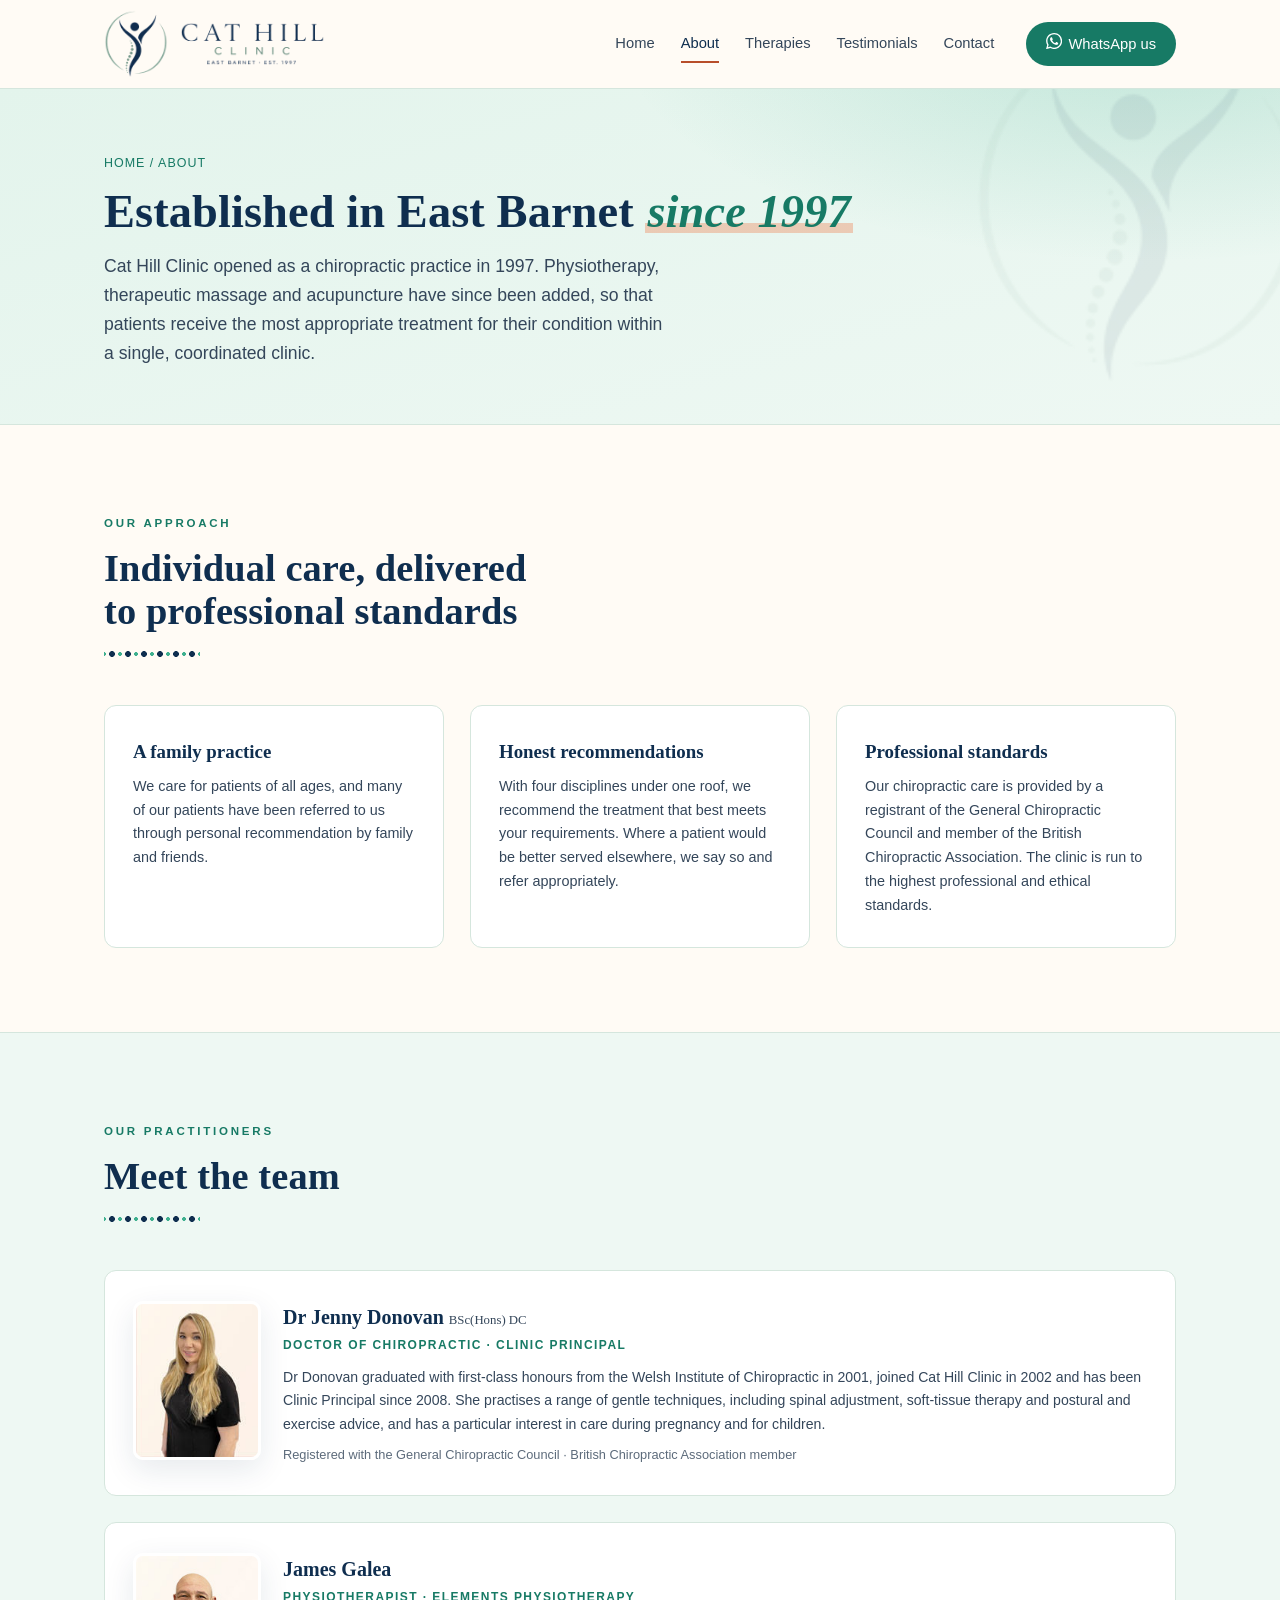
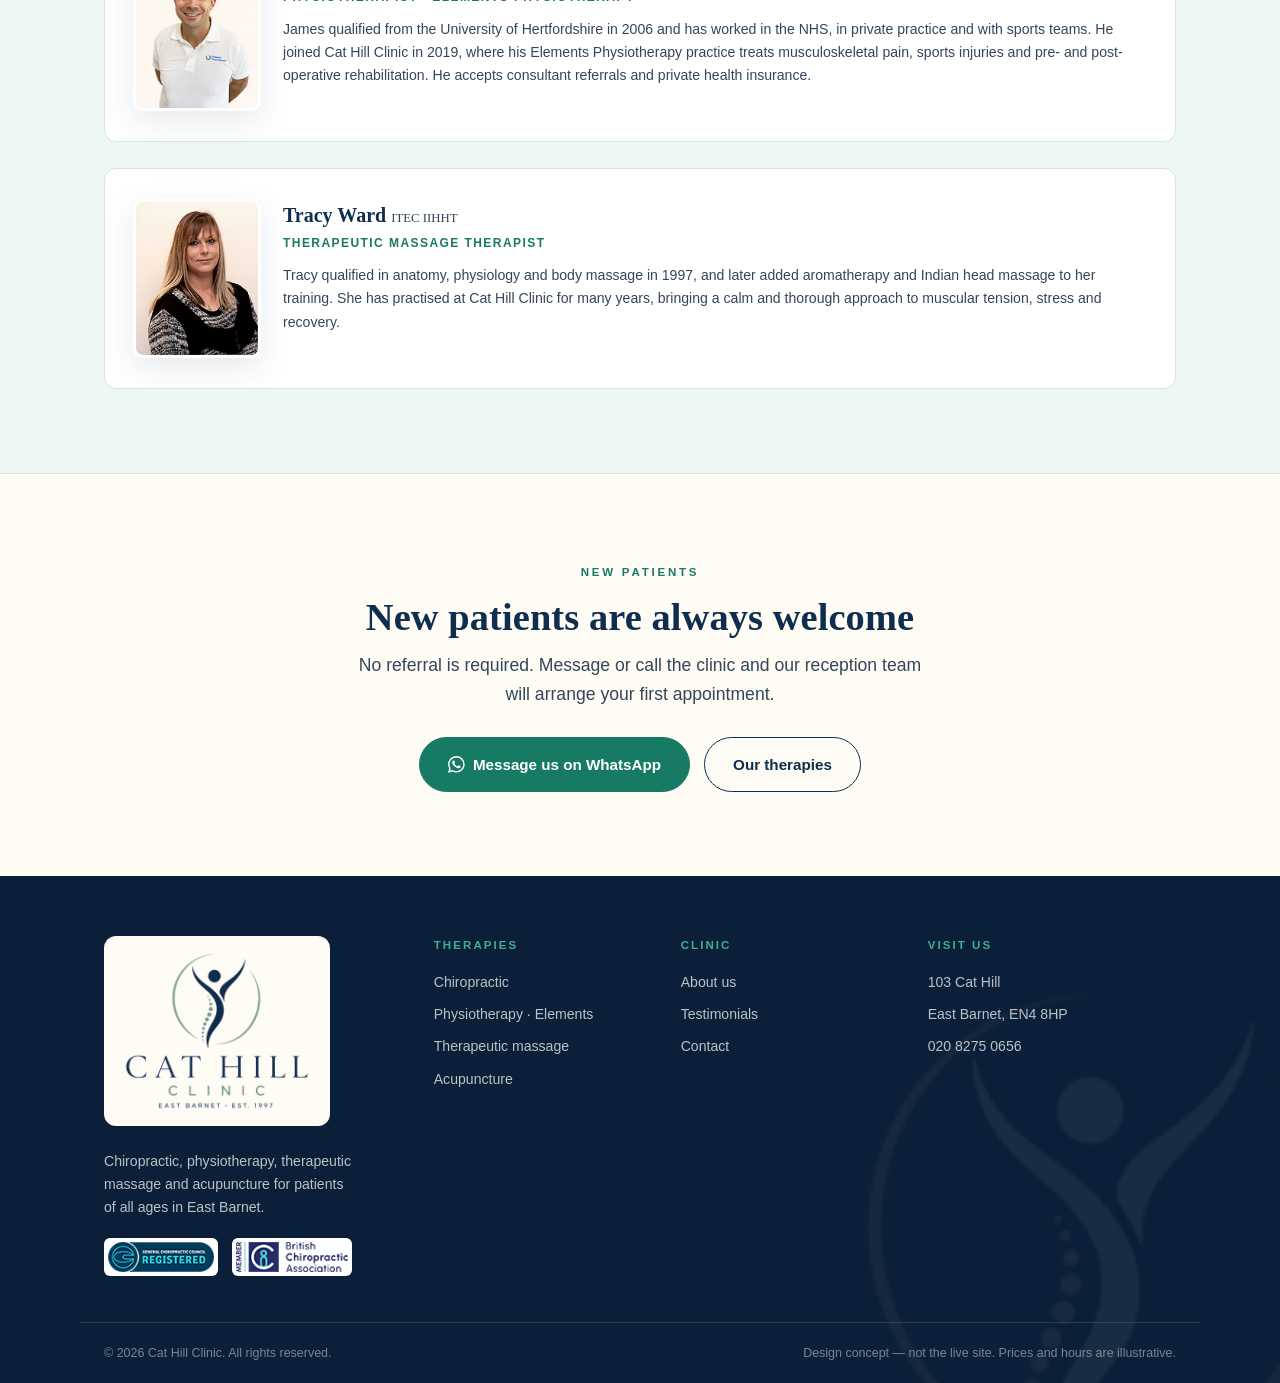
==== about.html @ 0b716050 "Cat Hill Clinic v2 design concept: motion + colour upgrade, Elements Physiotherapy page (mockup, not" ====
<!DOCTYPE html>
<html lang="en-GB">
<head>
<meta charset="UTF-8">
<meta name="viewport" content="width=device-width, initial-scale=1.0">
<title>About — Cat Hill Clinic</title>
<meta name="description" content="A family clinic in East Barnet since 1997. Meet the Cat Hill Clinic team.">
<link rel="icon" href="assets/logo-icon.png">
<meta name="robots" content="noindex, nofollow">
<script>!function(d){if(matchMedia('(prefers-reduced-motion: reduce)').matches)return;d.classList.add('amp-motion');setTimeout(function(){if(!(window.AMPMotion&&AMPMotion.ready)){d.classList.remove('amp-motion');d.setAttribute('data-amp-gaveup','')}},3000)}(document.documentElement)</script>
<link rel="stylesheet" href="motion-kit/amp-motion.css">
<link rel="stylesheet" href="css/style.css">
</head>
<body>

<header class="site-header" data-motion-header>
  <div class="wrap header-in">
    <a class="brand" href="index.html">
      <img class="brand-icon" src="assets/logo-icon.png" alt=""><img class="brand-word" src="assets/logo-wordmark.png" alt="Cat Hill Clinic — East Barnet, est. 1997">
    </a>
    <nav class="main-nav" id="nav" aria-label="Main navigation">
      <a href="index.html">Home</a>
      <a href="about.html" class="active">About</a>
      <a href="therapies.html">Therapies</a>
      <a href="testimonials.html">Testimonials</a>
      <a href="contact.html">Contact</a>
      <a data-wa="clinic" href="https://wa.me/442082750656?text=Hi%20Cat%20Hill%20Clinic%2C%20I%27d%20like%20to%20book%20an%20appointment" class="nav-cta" target="_blank" rel="noopener"><span class="wa-ic" aria-hidden="true"><svg viewBox="0 0 24 24" fill="currentColor" aria-hidden="true" focusable="false"><path d="M17.472 14.382c-.297-.149-1.758-.867-2.03-.967-.273-.099-.471-.148-.67.15-.197.297-.767.966-.94 1.164-.173.199-.347.223-.644.075-.297-.15-1.255-.463-2.39-1.475-.883-.788-1.48-1.761-1.653-2.059-.173-.297-.018-.458.13-.606.134-.133.298-.347.446-.52.149-.174.198-.298.298-.497.099-.198.05-.371-.025-.52-.075-.149-.669-1.612-.916-2.207-.242-.579-.487-.5-.669-.51-.173-.008-.371-.01-.57-.01-.198 0-.52.074-.792.372-.272.297-1.04 1.016-1.04 2.479 0 1.462 1.065 2.875 1.213 3.074.149.198 2.096 3.2 5.077 4.487.709.306 1.262.489 1.694.625.712.227 1.36.195 1.871.118.571-.085 1.758-.719 2.006-1.413.248-.694.248-1.289.173-1.413-.074-.124-.272-.198-.57-.347m-5.421 7.403h-.004a9.87 9.87 0 0 1-5.031-1.378l-.361-.214-3.741.982.998-3.648-.235-.374a9.86 9.86 0 0 1-1.51-5.26c.001-5.45 4.436-9.884 9.888-9.884 2.64 0 5.122 1.03 6.988 2.898a9.825 9.825 0 0 1 2.893 6.994c-.003 5.45-4.437 9.884-9.885 9.884m8.413-18.297A11.815 11.815 0 0 0 12.05 0C5.495 0 .16 5.335.157 11.892c0 2.096.547 4.142 1.588 5.945L.057 24l6.305-1.654a11.882 11.882 0 0 0 5.683 1.448h.005c6.554 0 11.89-5.335 11.893-11.893a11.821 11.821 0 0 0-3.48-8.413Z"/></svg></span>WhatsApp us</a>
    </nav>
    <button class="nav-toggle" aria-label="Menu" aria-expanded="false" aria-controls="nav"><span></span><span></span><span></span></button>
  </div>
</header>

<section class="page-hero" data-motion="wash">
  <div class="wrap">
    <div class="crumb"><a href="index.html">Home</a> / About</div>
    <h1 data-motion="lines">Established in East Barnet <span class="sea-i">since 1997</span></h1>
    <p class="lede">Cat Hill Clinic opened as a chiropractic practice in 1997. Physiotherapy, therapeutic massage and acupuncture have since been added, so that patients receive the most appropriate treatment for their condition within a single, coordinated clinic.</p>
  </div>
</section>

<section class="section">
  <div class="wrap">
    <div class="section-head" data-motion="rise">
      <span class="eyebrow">Our approach</span>
      <h2>Individual care, delivered to professional standards</h2>
      <div class="spine-h"></div>
    </div>
    <div class="grid-3">
      <div class="card" data-motion="rise">
        <h3>A family practice</h3>
        <p>We care for patients of all ages, and many of our patients have been referred to us through personal recommendation by family and friends.</p>
      </div>
      <div class="card" data-motion="rise">
        <h3>Honest recommendations</h3>
        <p>With four disciplines under one roof, we recommend the treatment that best meets your requirements. Where a patient would be better served elsewhere, we say so and refer appropriately.</p>
      </div>
      <div class="card" data-motion="rise">
        <h3>Professional standards</h3>
        <p>Our chiropractic care is provided by a registrant of the General Chiropractic Council and member of the British Chiropractic Association. The clinic is run to the highest professional and ethical standards.</p>
      </div>
    </div>
  </div>
</section>

<section class="section tint">
  <div class="wrap">
    <div class="section-head" data-motion="rise">
      <span class="eyebrow">Our practitioners</span>
      <h2>Meet the team</h2>
      <div class="spine-h"></div>
    </div>
    <div style="display: grid; gap: 26px;">
      <div class="team-card" data-motion="rise">
        <img src="assets/jennifer2.jpg" alt="Dr Jenny Donovan, Doctor of Chiropractic">
        <div>
          <h3>Dr Jenny Donovan <span style="font-size:0.8rem; color: var(--body); font-weight: 400;">BSc(Hons) DC</span></h3>
          <div class="t-role">Doctor of Chiropractic · Clinic Principal</div>
          <p>Dr Donovan graduated with first-class honours from the Welsh Institute of Chiropractic in 2001, joined Cat Hill Clinic in 2002 and has been Clinic Principal since 2008. She practises a range of gentle techniques, including spinal adjustment, soft-tissue therapy and postural and exercise advice, and has a particular interest in care during pregnancy and for children.</p>
          <p style="margin-top: 8px; font-size: 0.8rem; opacity: 0.8;">Registered with the General Chiropractic Council · British Chiropractic Association member</p>
        </div>
      </div>
      <div class="team-card" data-motion="rise">
        <img src="assets/jamesgalea.jpg" alt="James Galea, Physiotherapist">
        <div>
          <h3>James Galea</h3>
          <div class="t-role">Physiotherapist · Elements Physiotherapy</div>
          <p>James qualified from the University of Hertfordshire in 2006 and has worked in the NHS, in private practice and with sports teams. He joined Cat Hill Clinic in 2019, where his Elements Physiotherapy practice treats musculoskeletal pain, sports injuries and pre- and post-operative rehabilitation. He accepts consultant referrals and private health insurance.</p>
        </div>
      </div>
      <div class="team-card" data-motion="rise">
        <img src="assets/tracy.jpg" alt="Tracy Ward, Massage Therapist">
        <div>
          <h3>Tracy Ward <span style="font-size:0.8rem; color: var(--body); font-weight: 400;">ITEC IIHHT</span></h3>
          <div class="t-role">Therapeutic Massage Therapist</div>
          <p>Tracy qualified in anatomy, physiology and body massage in 1997, and later added aromatherapy and Indian head massage to her training. She has practised at Cat Hill Clinic for many years, bringing a calm and thorough approach to muscular tension, stress and recovery.</p>
        </div>
      </div>
    </div>
  </div>
</section>

<section class="section">
  <div class="wrap cta-final" data-motion="rise">
    <span class="eyebrow">New patients</span>
    <h2>New patients are always welcome</h2>
    <p class="lede">No referral is required. Message or call the clinic and our reception team will arrange your first appointment.</p>
    <div class="cta-buttons">
      <a data-wa="clinic" href="https://wa.me/442082750656?text=Hi%20Cat%20Hill%20Clinic%2C%20I%27d%20like%20to%20book%20an%20appointment" class="btn btn-wa" target="_blank" rel="noopener"><span class="wa-ic" aria-hidden="true"><svg viewBox="0 0 24 24" fill="currentColor" aria-hidden="true" focusable="false"><path d="M17.472 14.382c-.297-.149-1.758-.867-2.03-.967-.273-.099-.471-.148-.67.15-.197.297-.767.966-.94 1.164-.173.199-.347.223-.644.075-.297-.15-1.255-.463-2.39-1.475-.883-.788-1.48-1.761-1.653-2.059-.173-.297-.018-.458.13-.606.134-.133.298-.347.446-.52.149-.174.198-.298.298-.497.099-.198.05-.371-.025-.52-.075-.149-.669-1.612-.916-2.207-.242-.579-.487-.5-.669-.51-.173-.008-.371-.01-.57-.01-.198 0-.52.074-.792.372-.272.297-1.04 1.016-1.04 2.479 0 1.462 1.065 2.875 1.213 3.074.149.198 2.096 3.2 5.077 4.487.709.306 1.262.489 1.694.625.712.227 1.36.195 1.871.118.571-.085 1.758-.719 2.006-1.413.248-.694.248-1.289.173-1.413-.074-.124-.272-.198-.57-.347m-5.421 7.403h-.004a9.87 9.87 0 0 1-5.031-1.378l-.361-.214-3.741.982.998-3.648-.235-.374a9.86 9.86 0 0 1-1.51-5.26c.001-5.45 4.436-9.884 9.888-9.884 2.64 0 5.122 1.03 6.988 2.898a9.825 9.825 0 0 1 2.893 6.994c-.003 5.45-4.437 9.884-9.885 9.884m8.413-18.297A11.815 11.815 0 0 0 12.05 0C5.495 0 .16 5.335.157 11.892c0 2.096.547 4.142 1.588 5.945L.057 24l6.305-1.654a11.882 11.882 0 0 0 5.683 1.448h.005c6.554 0 11.89-5.335 11.893-11.893a11.821 11.821 0 0 0-3.48-8.413Z"/></svg></span>Message us on WhatsApp</a>
      <a href="therapies.html" class="btn btn-outline">Our therapies</a>
    </div>
  </div>
</section>

<footer class="site-footer">
  <div class="wrap footer-in">
    <div class="footer-brand">
      <div class="footer-logo"><img src="assets/logo-stacked.png" alt="Cat Hill Clinic — East Barnet, est. 1997"></div>
      <p>Chiropractic, physiotherapy, therapeutic massage and acupuncture for patients of all ages in East Barnet.</p>
      <div class="footer-accred">
        <img src="assets/GCC_logo.png" alt="General Chiropractic Council">
        <img src="assets/BCA_logo.png" alt="British Chiropractic Association">
      </div>
    </div>
    <div>
      <h4>Therapies</h4>
      <ul>
        <li><a href="chiropractic.html">Chiropractic</a></li>
        <li><a href="elements-physiotherapy.html">Physiotherapy · Elements</a></li>
        <li><a href="massage.html">Therapeutic massage</a></li>
        <li><a href="acupuncture.html">Acupuncture</a></li>
      </ul>
    </div>
    <div>
      <h4>Clinic</h4>
      <ul>
        <li><a href="about.html">About us</a></li>
        <li><a href="testimonials.html">Testimonials</a></li>
        <li><a href="contact.html">Contact</a></li>
      </ul>
    </div>
    <div>
      <h4>Visit us</h4>
      <ul>
        <li>103 Cat Hill</li>
        <li>East Barnet, EN4 8HP</li>
        <li><a href="tel:02082750656">020 8275 0656</a></li>
      </ul>
    </div>
  </div>
  <div class="wrap footer-legal">
    <span>© 2026 Cat Hill Clinic. All rights reserved.</span>
    <span>Design concept — not the live site. Prices and hours are illustrative.</span>
  </div>
</footer>

<div class="mobile-bar" aria-label="Quick contact">
  <a data-wa="clinic" href="https://wa.me/442082750656?text=Hi%20Cat%20Hill%20Clinic%2C%20I%27d%20like%20to%20book%20an%20appointment" class="btn btn-wa" target="_blank" rel="noopener"><span class="wa-ic" aria-hidden="true"><svg viewBox="0 0 24 24" fill="currentColor" aria-hidden="true" focusable="false"><path d="M17.472 14.382c-.297-.149-1.758-.867-2.03-.967-.273-.099-.471-.148-.67.15-.197.297-.767.966-.94 1.164-.173.199-.347.223-.644.075-.297-.15-1.255-.463-2.39-1.475-.883-.788-1.48-1.761-1.653-2.059-.173-.297-.018-.458.13-.606.134-.133.298-.347.446-.52.149-.174.198-.298.298-.497.099-.198.05-.371-.025-.52-.075-.149-.669-1.612-.916-2.207-.242-.579-.487-.5-.669-.51-.173-.008-.371-.01-.57-.01-.198 0-.52.074-.792.372-.272.297-1.04 1.016-1.04 2.479 0 1.462 1.065 2.875 1.213 3.074.149.198 2.096 3.2 5.077 4.487.709.306 1.262.489 1.694.625.712.227 1.36.195 1.871.118.571-.085 1.758-.719 2.006-1.413.248-.694.248-1.289.173-1.413-.074-.124-.272-.198-.57-.347m-5.421 7.403h-.004a9.87 9.87 0 0 1-5.031-1.378l-.361-.214-3.741.982.998-3.648-.235-.374a9.86 9.86 0 0 1-1.51-5.26c.001-5.45 4.436-9.884 9.888-9.884 2.64 0 5.122 1.03 6.988 2.898a9.825 9.825 0 0 1 2.893 6.994c-.003 5.45-4.437 9.884-9.885 9.884m8.413-18.297A11.815 11.815 0 0 0 12.05 0C5.495 0 .16 5.335.157 11.892c0 2.096.547 4.142 1.588 5.945L.057 24l6.305-1.654a11.882 11.882 0 0 0 5.683 1.448h.005c6.554 0 11.89-5.335 11.893-11.893a11.821 11.821 0 0 0-3.48-8.413Z"/></svg></span>WhatsApp</a>
  <a href="tel:02082750656" class="btn btn-outline"><span class="ic ic-phone" aria-hidden="true"><svg viewBox="0 0 24 24" fill="none" stroke="currentColor" stroke-width="1.8" stroke-linecap="round" stroke-linejoin="round" aria-hidden="true" focusable="false"><path d="M22 16.9v3a2 2 0 0 1-2.2 2 19.8 19.8 0 0 1-8.6-3.1 19.5 19.5 0 0 1-6-6A19.8 19.8 0 0 1 2.1 4.2 2 2 0 0 1 4.1 2h3a2 2 0 0 1 2 1.7c.1.9.4 1.8.7 2.7a2 2 0 0 1-.5 2.1L8 9.8a16 16 0 0 0 6 6l1.3-1.3a2 2 0 0 1 2.1-.4c.9.3 1.8.6 2.7.7a2 2 0 0 1 1.7 2z"/></svg></span>Call</a>
</div>

<script defer src="motion-kit/vendor/gsap.min.js"></script>
<script defer src="motion-kit/vendor/ScrollTrigger.min.js"></script>
<script defer src="motion-kit/vendor/SplitText.min.js"></script>
<script defer src="motion-kit/vendor/DrawSVGPlugin.min.js"></script>
<script defer src="motion-kit/amp-motion.js"></script>
<script defer src="js/main.js"></script>
</body>
</html>
---- motion-kit/amp-motion.css ----
/*! AMP motion kit v1.0.0 · AMP London Group
   Start states apply ONLY under html.amp-motion (set by the head snippet, confirmed by
   amp-motion.js). No JS, reduced motion, or a kit that fails to load → everything is
   simply visible. Elements get .is-in when their entrance has finished. */

/* ---------- start states ---------- */

html.amp-motion [data-motion="rise"]:not([data-motion-stagger]):not(.is-in),
html.amp-motion [data-motion="rise"][data-motion-stagger] > :not(.is-in) {
  opacity: 0;
  transform: translateY(16px);
}

html.amp-motion [data-motion="unveil"]:not([data-motion-stagger]):not(.is-in),
html.amp-motion [data-motion="unveil"][data-motion-stagger] > :not(.is-in) {
  opacity: 0;
  transform: translateY(12px);
  clip-path: inset(10% 4% 10% 4% round 16px);
}

html.amp-motion [data-motion="lines"]:not(.is-in),
html.amp-motion [data-motion="draw"]:not(.is-in) { opacity: 0; }

/* CSS transitions on a site's cards would fight the tween; they come back with .is-in */
html.amp-motion [data-motion]:not(.is-in),
html.amp-motion [data-motion-stagger] > :not(.is-in) { transition: none !important; }

/* ---------- steps: unlit steps are dimmed, never hidden ---------- */

html.amp-motion [data-motion="steps"] > * { transition: opacity 0.6s ease; }
html.amp-motion [data-motion="steps"] > :not(.is-lit) { opacity: 0.42; }

/* ---------- wash: drifting brand-colour light (layer injected by the kit) ---------- */

[data-motion="wash"] { position: relative; isolation: isolate; }
.amp-wash { position: absolute; inset: 0; overflow: hidden; z-index: 0; pointer-events: none; }
.amp-wash i {
  position: absolute;
  width: 70%;
  aspect-ratio: 1;
  border-radius: 50%;
  filter: blur(40px);
  opacity: 0.75;
  will-change: transform;
}
.amp-wash i:nth-child(1) {
  right: -12%; top: -38%;
  background: radial-gradient(circle, var(--wash-a, rgba(63, 176, 143, 0.55)) 0%, transparent 65%);
  animation: ampWashA 18s ease-in-out infinite alternate;
}
.amp-wash i:nth-child(2) {
  left: -18%; bottom: -52%;
  background: radial-gradient(circle, var(--wash-b, rgba(238, 131, 84, 0.28)) 0%, transparent 65%);
  animation: ampWashB 22s ease-in-out infinite alternate;
}
[data-motion="wash"] > :not(.amp-wash) { position: relative; z-index: 1; }

@keyframes ampWashA { from { transform: translate3d(0, 0, 0) scale(1); } to { transform: translate3d(-14%, 10%, 0) scale(1.12); } }
@keyframes ampWashB { from { transform: translate3d(0, 0, 0) scale(1.05); } to { transform: translate3d(12%, -12%, 0) scale(0.95); } }

/* ---------- nudge: one soft ring, once ---------- */

.amp-nudge { position: relative; }
.amp-nudge::after {
  content: "";
  position: absolute;
  inset: 0;
  border-radius: inherit;
  pointer-events: none;
  animation: ampNudge 1.4s cubic-bezier(0.2, 0.7, 0.2, 1) 1 both;
}
@keyframes ampNudge {
  from { box-shadow: 0 0 0 0 var(--motion-ring, rgba(23, 122, 101, 0.45)); }
  to { box-shadow: 0 0 0 16px transparent; }
}

/* ---------- belt and braces ---------- */

@media (prefers-reduced-motion: reduce) {
  .amp-wash i, .amp-nudge::after { animation: none !important; }
}
---- css/style.css ----
/* Cat Hill Clinic v2 — motion + colour upgrade (palette B "Vivid", 25 Sep 2026)
   Navy from the emblem, the emblem's sage grown into a vivid jade, apricot for warmth,
   section colour-blocking (mint / blush / navy). Motion: motion-kit/ (data-motion labels).
   Legacy token names (--sea, --mist, --honey, --sage…, --coral…) stay as aliases so
   older rules pick up the new palette without churn. */

:root {
  /* palette B */
  --navy: #0F2E4F;
  --navy-deep: #0B2038;
  --jade: #177A65;
  --jade-deep: #0F5E4E;
  --jade-light: #3FB08F;
  --mint: #DDF1E8;
  --mint-soft: #EEF8F3;
  --apricot: #EE8354;
  --apricot-deep: #B84E2A;
  --blush: #FCEBE2;
  --cream: #FFFBF5;

  /* legacy names → palette B */
  --sage: var(--jade-light);
  --sage-deep: var(--jade);
  --sage-tint: var(--mint);
  --sage-soft: var(--mint-soft);
  --coral: var(--apricot-deep);
  --coral-deep: var(--apricot-deep);
  --coral-soft: var(--blush);
  --wa: var(--jade);
  --wa-deep: var(--jade-deep);

  /* motion kit colours */
  --wash-a: rgba(63, 176, 143, 0.50);
  --wash-b: rgba(238, 131, 84, 0.26);
  --motion-ring: rgba(23, 122, 101, 0.45);
  --header-h: 88px;

  --ink: var(--navy);
  --sea: var(--sage-deep);
  --sea-deep: var(--navy);
  --mist: var(--sage-tint);
  --mist-soft: var(--sage-soft);
  --paper: var(--cream);
  --honey: var(--coral);
  --line: #D5E6DD;
  --body: #34465A;
  --shadow: 0 10px 30px rgba(15, 46, 79, 0.10);
  --shadow-lg: 0 22px 54px rgba(15, 46, 79, 0.16);
  --serif: Charter, "Bitstream Charter", "Iowan Old Style", Georgia, serif;
  --sans: -apple-system, BlinkMacSystemFont, "Segoe UI", Roboto, sans-serif;
}

* { margin: 0; padding: 0; box-sizing: border-box; }

html { scroll-behavior: smooth; }

body {
  font-family: var(--sans);
  color: var(--body);
  background: var(--paper);
  line-height: 1.65;
  font-size: 16px;
  -webkit-font-smoothing: antialiased;
}

img { max-width: 100%; display: block; }

a { color: inherit; }

:focus-visible { outline: 2px solid var(--coral); outline-offset: 3px; }

.wrap { max-width: 1120px; margin: 0 auto; padding: 0 24px; }

/* ---------- Typography ---------- */

h1, h2, h3.display {
  font-family: var(--serif);
  font-weight: 600;
  color: var(--ink);
  line-height: 1.12;
  letter-spacing: 0.1px;
  text-wrap: balance;
}

h1 { font-size: clamp(2.2rem, 4.8vw, 3.5rem); }
h2 { font-size: clamp(1.7rem, 3.2vw, 2.4rem); }

.eyebrow {
  display: inline-block;
  font-size: 0.72rem;
  font-weight: 700;
  letter-spacing: 0.24em;
  text-transform: uppercase;
  color: var(--jade);
  margin-bottom: 14px;
}

.lede { font-size: 1.1rem; max-width: 58ch; }

.sea-i { font-style: italic; color: var(--jade); background: linear-gradient(transparent 72%, rgba(238, 131, 84, 0.38) 72%, rgba(238, 131, 84, 0.38) 92%, transparent 92%); padding: 0 2px; -webkit-box-decoration-break: clone; box-decoration-break: clone; }

/* ---------- Spine motif ---------- */

.spine {
  width: 4px;
  background-image: radial-gradient(circle, var(--honey) 2.4px, transparent 3px);
  background-size: 4px 16px;
  background-repeat: repeat-y;
}

.spine-h {
  height: 6px;
  width: 96px;
  background-image: radial-gradient(circle, var(--navy) 2.6px, transparent 3.2px), radial-gradient(circle, var(--sage) 1.6px, transparent 2.2px);
  background-size: 16px 6px, 16px 6px;
  background-position: 0 0, 8px 0;
  background-repeat: repeat-x;
  margin: 18px 0 0;
}

/* ---------- Buttons ---------- */

.btn {
  display: inline-block;
  font-family: var(--sans);
  font-weight: 600;
  font-size: 0.95rem;
  padding: 14px 28px;
  border-radius: 999px;
  border: 1px solid transparent;
  text-decoration: none;
  cursor: pointer;
  transition: transform 0.18s ease, box-shadow 0.18s ease;
}

.btn:hover { transform: translateY(-1px); }

.btn-sea { background: var(--navy); color: #fff; }
.btn-sea:hover { box-shadow: 0 8px 22px rgba(16, 48, 80, 0.35); background: var(--navy-deep); }

.btn-outline { background: transparent; color: var(--navy); border-color: var(--navy); }
.btn-outline:hover { background: var(--sage-soft); }

.btn-honey { background: var(--coral); color: #fff; }
.btn-honey:hover { box-shadow: 0 8px 22px rgba(184, 78, 42, 0.35); background: #9E4122; }

/* ---------- Header ---------- */

.site-header {
  position: sticky;
  top: 0;
  z-index: 90;
  background: rgba(255, 251, 245, 0.92);
  backdrop-filter: blur(10px);
  border-bottom: 1px solid var(--line);
}

.header-in {
  display: flex;
  align-items: center;
  justify-content: space-between;
  gap: 20px;
  height: var(--header-h);
  transition: height 0.3s cubic-bezier(0.2, 0.8, 0.2, 1);
}
.site-header.is-scrolled { --header-h: 72px; box-shadow: 0 6px 24px rgba(15, 46, 79, 0.08); }

.brand { display: flex; align-items: center; gap: 12px; text-decoration: none; }

.brand img { height: 50px; width: auto; transition: height 0.3s cubic-bezier(0.2, 0.8, 0.2, 1); }
.brand .brand-icon { height: 68px; }
.brand .brand-word { height: 44px; }
.site-header.is-scrolled .brand-icon { height: 56px; }
.site-header.is-scrolled .brand-word { height: 36px; }
@media (max-width: 700px) {
  :root { --header-h: 78px; }
  .site-header.is-scrolled { --header-h: 66px; }
  .brand .brand-icon { height: 58px; } .brand .brand-word { height: 32px; }
  .site-header.is-scrolled .brand-icon { height: 48px; } .site-header.is-scrolled .brand-word { height: 27px; }
}
@media (max-width: 380px) { .brand .brand-word { height: 26px; } }

/* WhatsApp-first contact (Sept 2026 scope: no booking, no forms) */
.btn-wa { background: var(--wa); color: #fff; border: 1px solid var(--wa); display: inline-flex; align-items: center; justify-content: center; gap: 8px; }
.btn-wa:hover { background: var(--wa-deep); border-color: var(--wa-deep); color: #fff; box-shadow: 0 8px 22px rgba(23, 122, 101, 0.32); }
.wa-ic svg, .ic svg { width: 1.1em; height: 1.1em; display: block; }
.wa-ic { display: inline-flex; }
.nav-cta .wa-ic, .btn-wa .wa-ic { font-size: 1em; line-height: 1; }
.nav-cta .wa-ic { margin-right: 6px; }
.wa-card { background: #fff; border: 1px solid var(--line); border-radius: 14px; box-shadow: var(--shadow-lg); overflow: hidden; }
.wa-top { padding: 24px 26px 18px; border-bottom: 1px solid var(--line); background: var(--paper); }
.wa-top h3 { font-family: var(--serif); font-size: 1.25rem; color: var(--ink); margin: 0 0 8px; }
.wa-top p { margin: 0; font-size: 0.9rem; }
.wa-body { padding: 22px 26px 24px; display: flex; flex-direction: column; gap: 10px; }
.wa-body .btn { width: 100%; justify-content: center; text-align: center; }
.wa-note { margin: 6px 0 0; font-size: 0.78rem; opacity: 0.75; }
.wa-card-page .wa-top { padding: 30px 32px 20px; }
.wa-card-page .wa-body { padding: 26px 32px 30px; }

.brand-name {
  font-family: var(--serif);
  font-weight: 700;
  font-size: 1.15rem;
  color: var(--ink);
  line-height: 1.1;
}

.brand-name small {
  display: block;
  font-family: var(--sans);
  font-weight: 600;
  font-size: 0.58rem;
  letter-spacing: 0.26em;
  text-transform: uppercase;
  color: var(--sea);
}

.main-nav { display: flex; align-items: center; gap: 26px; }

.main-nav a {
  text-decoration: none;
  font-size: 0.92rem;
  font-weight: 500;
  color: var(--body);
  padding: 6px 0;
  border-bottom: 2px solid transparent;
  transition: color 0.15s ease, border-color 0.15s ease;
}

.main-nav a:hover { color: var(--sea-deep); }

.main-nav a.active { color: var(--ink); border-bottom-color: var(--coral); }

.main-nav a.nav-cta {
  margin-left: 6px;
  padding: 10px 20px;
  border-bottom: none;
  border-radius: 999px;
  background: var(--wa);
  color: #fff;
}

.main-nav a.nav-cta:hover { background: var(--wa-deep); color: #fff; }

.nav-toggle {
  display: none;
  position: relative;
  width: 44px; height: 44px;
  background: #fff;
  border: 1px solid var(--line);
  border-radius: 12px;
  cursor: pointer;
  color: var(--ink);
  transition: background 0.2s ease, border-color 0.2s ease;
}
.nav-toggle span {
  position: absolute; left: 12px; right: 12px;
  height: 2px; border-radius: 2px;
  background: var(--navy);
  transition: transform 0.28s cubic-bezier(0.4, 0, 0.2, 1), opacity 0.2s ease, top 0.28s cubic-bezier(0.4, 0, 0.2, 1);
}
.nav-toggle span:nth-child(1) { top: 14px; }
.nav-toggle span:nth-child(2) { top: 21px; }
.nav-toggle span:nth-child(3) { top: 28px; }
.nav-toggle.is-open { background: var(--sage-soft); border-color: var(--sage-tint); }
.nav-toggle.is-open span:nth-child(1) { top: 21px; transform: rotate(45deg); }
.nav-toggle.is-open span:nth-child(2) { opacity: 0; transform: scaleX(0.2); }
.nav-toggle.is-open span:nth-child(3) { top: 21px; transform: rotate(-45deg); }

/* ---------- Hero ---------- */

.hero {
  position: relative;
  background:
    radial-gradient(900px 520px at 90% -10%, rgba(63, 176, 143, 0.26) 0%, transparent 62%),
    radial-gradient(700px 420px at 0% 110%, rgba(238, 131, 84, 0.12) 0%, transparent 60%),
    linear-gradient(165deg, #E3F4EC 0%, var(--cream) 78%);
  overflow: hidden;
}

.hero::before, .page-hero::before, .site-footer::before {
  content: "";
  position: absolute;
  right: -60px;
  top: -40px;
  width: 520px;
  height: 520px;
  background: url("../assets/logo-icon.png") no-repeat center / contain;
  opacity: 0.06;
  pointer-events: none;
  z-index: 1;
}
.page-hero::before { width: 360px; height: 360px; right: -40px; top: -60px; opacity: 0.07; }
.site-footer::before { opacity: 0.05; filter: invert(1) brightness(2); right: -80px; top: auto; bottom: -120px; }
.page-hero, .site-footer { position: relative; overflow: hidden; }
.page-hero .wrap, .site-footer .wrap { position: relative; }

.hero-in {
  position: relative;
  display: grid;
  grid-template-columns: 1.1fr 0.9fr;
  gap: 56px;
  align-items: center;
  padding-top: 80px;
  padding-bottom: 88px;
}

.hero-in.hero-solo { grid-template-columns: 1fr; max-width: 720px; }

.hero .lede { margin: 22px 0 30px; }

.hero-points { list-style: none; display: flex; flex-wrap: wrap; gap: 10px 26px; margin-top: 24px; }

.hero-points li { font-size: 0.88rem; display: flex; align-items: center; gap: 8px; }

.hero-points .tick { color: var(--sage-deep); font-weight: 700; }

/* accreditation strip */
.accred {
  display: flex;
  flex-wrap: wrap;
  align-items: center;
  gap: 18px;
  margin-top: 34px;
  padding-top: 22px;
  border-top: 1px solid var(--line);
}

.accred img { height: 40px; width: auto; }

.accred span { font-size: 0.78rem; color: var(--body); max-width: 30ch; }

/* ---------- Practitioner pair (home hero + contact) ---------- */

.pract-pair { display: grid; grid-template-columns: 1fr 1fr; gap: 16px; }

.pract-card {
  background: #fff;
  border: 1px solid var(--line);
  border-radius: 16px;
  padding: 26px 22px 22px;
  text-align: center;
  box-shadow: var(--shadow-lg);
  display: flex;
  flex-direction: column;
  align-items: center;
}

.pract-card img {
  width: 104px; height: 104px;
  border-radius: 50%;
  object-fit: cover; object-position: top;
  border: 4px solid #fff;
  box-shadow: 0 6px 18px rgba(16, 48, 80, 0.18);
  margin-bottom: 14px;
}

.pract-card .p-role { font-size: 0.68rem; font-weight: 700; letter-spacing: 0.16em; text-transform: uppercase; color: var(--coral); }
.pract-card h3 { font-family: var(--serif); font-size: 1.22rem; color: var(--ink); margin: 4px 0 6px; }
.pract-card p { font-size: 0.85rem; margin-bottom: 16px; flex: 1; }
.pract-card .btn { width: 100%; padding: 12px 16px; font-size: 0.9rem; }
.pract-card .p-sub { font-size: 0.72rem; margin-top: 8px; opacity: 0.75; }

.pract-pair-note { grid-column: 1 / -1; text-align: center; font-size: 0.82rem; margin-top: 4px; }
.pract-pair-note a { color: var(--navy); font-weight: 600; }

/* ---------- Trust strip ---------- */

.trust-strip { background: #fff; border-top: 1px solid var(--line); border-bottom: 1px solid var(--line); }
.trust-in { display: grid; grid-template-columns: repeat(4, 1fr); gap: 20px; padding: 22px 24px; }
.trust-in > div { display: flex; align-items: center; gap: 12px; font-size: 0.85rem; color: var(--body); line-height: 1.35; }
.trust-in b { display: block; font-family: var(--serif); font-size: 1.05rem; color: var(--ink); line-height: 1.2; margin-bottom: 2px; }
.trust-in .t-ic { width: 40px; height: 40px; border-radius: 50%; background: var(--sage-soft); border: 1px solid var(--sage-tint); display: flex; align-items: center; justify-content: center; font-size: 1.05rem; flex-shrink: 0; }
.trust-in .t-mono { background: var(--navy); border-color: var(--navy); color: #fff; font-family: var(--serif); font-size: 0.62rem; font-weight: 700; letter-spacing: 0.06em; }

/* ---------- Mobile sticky bar ---------- */

.mobile-bar {
  display: none;
  position: fixed;
  left: 0; right: 0; bottom: 0;
  z-index: 150;
  background: rgba(255, 251, 245, 0.96);
  backdrop-filter: blur(10px);
  border-top: 1px solid var(--line);
  padding: 10px 14px calc(10px + env(safe-area-inset-bottom));
  gap: 10px;
}
.mobile-bar .btn { flex: 1; padding: 12px 14px; font-size: 0.9rem; text-align: center; }

/* ---------- Page hero (inner pages) ---------- */

.page-hero {
  background:
    radial-gradient(900px 400px at 90% -20%, rgba(63, 176, 143, 0.24) 0%, transparent 60%),
    linear-gradient(165deg, #E3F4EC 0%, var(--mint-soft) 100%);
  border-bottom: 1px solid var(--line);
  padding: 64px 0 56px;
}

.page-hero h1 { font-size: clamp(2rem, 4vw, 2.9rem); }
.page-hero .lede { margin-top: 14px; }
.page-hero .crumb {
  font-size: 0.78rem;
  letter-spacing: 0.08em;
  text-transform: uppercase;
  color: var(--sage-deep);
  margin-bottom: 12px;
}
.page-hero .crumb a { color: var(--sage-deep); text-decoration: none; }
.page-hero .crumb a:hover { text-decoration: underline; }

/* ---------- Quiz card (signature) ---------- */

.quiz-card {
  background: #fff;
  border: 1px solid var(--line);
  border-radius: 14px;
  box-shadow: var(--shadow-lg);
  overflow: hidden;
}

.quiz-top {
  background: var(--sea-deep);
  color: #fff;
  padding: 18px 26px;
  display: flex;
  align-items: center;
  justify-content: space-between;
  gap: 12px;
}

.quiz-top h3 { font-family: var(--sans); font-size: 0.98rem; font-weight: 600; }

.quiz-badge {
  font-size: 0.62rem;
  font-weight: 700;
  letter-spacing: 0.16em;
  text-transform: uppercase;
  background: var(--honey);
  color: #3d2f10;
  padding: 4px 10px;
  border-radius: 999px;
  white-space: nowrap;
}

.quiz-body { padding: 24px 26px 26px; }

.quiz-progress { display: flex; gap: 6px; margin-bottom: 18px; }

.quiz-progress span {
  height: 4px; flex: 1; border-radius: 2px;
  background: var(--line);
}

.quiz-progress span.done { background: var(--sea); }

.quiz-q { font-family: var(--serif); font-size: 1.2rem; color: var(--ink); margin-bottom: 16px; }

.quiz-opts { display: grid; gap: 10px; }

.quiz-opt {
  text-align: left;
  font-family: var(--sans);
  font-size: 0.92rem;
  color: var(--body);
  background: var(--paper);
  border: 1px solid var(--line);
  border-radius: 10px;
  padding: 13px 16px;
  cursor: pointer;
  transition: border-color 0.15s ease, background 0.15s ease;
}

.quiz-opt:hover { border-color: var(--sea); background: var(--mist-soft); }

.quiz-back {
  background: none; border: none;
  font-family: var(--sans);
  font-size: 0.82rem;
  color: var(--body);
  cursor: pointer;
  text-decoration: underline;
  margin-top: 14px;
}

.quiz-note { margin-top: 14px; font-size: 0.72rem; color: var(--body); opacity: 0.75; }

/* quiz result */
.quiz-result { display: flex; gap: 18px; align-items: flex-start; }

.quiz-result img {
  width: 116px;
  border-radius: 10px;
  border: 3px solid #fff;
  box-shadow: var(--shadow);
  flex-shrink: 0;
}

.quiz-result .r-label {
  font-size: 0.7rem; font-weight: 700;
  letter-spacing: 0.16em; text-transform: uppercase;
  color: var(--sea);
}

.quiz-result h4 { font-family: var(--serif); font-size: 1.45rem; color: var(--ink); margin: 4px 0 8px; }

.quiz-result p { font-size: 0.88rem; margin-bottom: 10px; }

.quiz-result .r-price { font-size: 0.85rem; font-weight: 600; color: var(--sea-deep); margin-bottom: 14px; }

.quiz-actions { display: flex; gap: 10px; flex-wrap: wrap; align-items: center; }

/* ---------- Sections ---------- */

.section { padding: 84px 0; }

.section.tint { background: var(--mist-soft); border-top: 1px solid var(--line); border-bottom: 1px solid var(--line); }

.section.deep { background: linear-gradient(160deg, var(--navy) 0%, var(--navy-deep) 100%); }
.section.mint { background: var(--mint); }
.section.blush { background: var(--blush); }
.section.mint .card, .section.blush .card { border-color: transparent; }

.section.deep h2, .section.deep .quote-card blockquote { color: #fff; }
.section.deep .eyebrow { color: #7FD1B6; }
.section.deep .lede { color: rgba(255, 255, 255, 0.8); }

.section-head { max-width: 620px; margin-bottom: 48px; }

.section-head.center { margin-left: auto; margin-right: auto; text-align: center; }

.section-head.center .spine-h { margin-left: auto; margin-right: auto; }

.section-head h2 { margin-bottom: 12px; }

/* ---------- Cards ---------- */

.grid-2 { display: grid; grid-template-columns: 1fr 1fr; gap: 26px; }
.grid-3 { display: grid; grid-template-columns: repeat(3, 1fr); gap: 26px; }
.grid-4 { display: grid; grid-template-columns: repeat(4, 1fr); gap: 22px; }

.card {
  background: #fff;
  border: 1px solid var(--line);
  border-radius: 12px;
  padding: 30px 28px;
  transition: transform 0.2s ease, box-shadow 0.2s ease;
}

a.card { text-decoration: none; display: block; }

.card:hover { transform: translateY(-4px); box-shadow: var(--shadow); }

.card h3 { font-family: var(--serif); font-size: 1.18rem; color: var(--ink); margin-bottom: 8px; }

.card p { font-size: 0.9rem; }

.card .more { display: inline-block; margin-top: 14px; font-size: 0.85rem; font-weight: 600; color: var(--navy); }

/* who you'll see chip on therapy cards */
.card .who { display: inline-flex; align-items: center; gap: 8px; margin: 2px 0 10px; font-size: 0.74rem; font-weight: 700; letter-spacing: 0.08em; text-transform: uppercase; color: var(--sage-deep); }
.card .who img { width: 26px; height: 26px; border-radius: 50%; object-fit: cover; object-position: top; border: 2px solid #fff; box-shadow: 0 2px 6px rgba(16,48,80,0.18); }

/* therapy card with small real photo */
.therapy-card { display: flex; flex-direction: column; }

.therapy-card .t-photo {
  width: 92px; height: 115px;
  object-fit: cover;
  border-radius: 8px;
  border: 3px solid #fff;
  box-shadow: var(--shadow);
  margin-bottom: 18px;
}

/* ---------- Team ---------- */

.team-card {
  background: #fff;
  border: 1px solid var(--line);
  border-radius: 12px;
  padding: 30px 28px;
  display: flex;
  gap: 22px;
  align-items: flex-start;
}

.team-card img {
  width: 128px;
  border-radius: 10px;
  border: 3px solid #fff;
  box-shadow: var(--shadow);
  flex-shrink: 0;
}

.team-card h3 { font-family: var(--serif); font-size: 1.25rem; color: var(--ink); }

.team-card .t-role {
  font-size: 0.75rem; font-weight: 700;
  letter-spacing: 0.12em; text-transform: uppercase;
  color: var(--sage-deep);
  margin: 2px 0 10px;
}

.team-card p { font-size: 0.88rem; }

/* small centered team teaser */
.team-mini { text-align: center; }
.team-mini img {
  width: 108px;
  border-radius: 50%;
  aspect-ratio: 1;
  object-fit: cover;
  object-position: top;
  border: 4px solid #fff;
  box-shadow: var(--shadow);
  margin: 0 auto 14px;
}
.team-mini h3 { font-family: var(--serif); font-size: 1.05rem; color: var(--ink); }
.team-mini span { font-size: 0.78rem; color: var(--sage-deep); font-weight: 600; }

/* ---------- Testimonials ---------- */

.quote-card {
  background: #fff;
  border: 1px solid var(--line);
  border-radius: 12px;
  padding: 32px 30px;
}

.section.deep .quote-card { background: rgba(255, 255, 255, 0.06); border-color: rgba(255, 255, 255, 0.16); }

.quote-card .stars { color: var(--apricot); letter-spacing: 3px; margin-bottom: 12px; }
.quote-card .seen-by { display: inline-block; margin-top: 10px; font-size: 0.68rem; font-weight: 700; letter-spacing: 0.12em; text-transform: uppercase; color: var(--sage-deep); background: var(--sage-soft); border: 1px solid var(--sage-tint); padding: 4px 10px; border-radius: 999px; }
.section.deep .quote-card .seen-by { color: #7FD1B6; background: rgba(255,255,255,0.06); border-color: rgba(255,255,255,0.16); }

.quote-card blockquote {
  font-family: var(--serif);
  font-style: italic;
  font-size: 1.02rem;
  line-height: 1.55;
  color: var(--ink);
  margin-bottom: 16px;
}

.quote-card cite { font-style: normal; font-size: 0.85rem; }
.quote-card cite b { display: block; color: var(--ink); }
.section.deep .quote-card cite { color: rgba(255, 255, 255, 0.7); }
.section.deep .quote-card cite b { color: #fff; }

/* ---------- Info rows / visit panel ---------- */

.visit-panel {
  background: #fff;
  border: 1px solid var(--line);
  border-radius: 14px;
  box-shadow: var(--shadow);
  display: grid;
  grid-template-columns: 1fr 1fr 1fr;
}

.visit-panel > div { padding: 30px 28px; }

.visit-panel > div + div { border-left: 1px solid var(--line); }

.visit-panel h3 { font-family: var(--serif); font-size: 1.1rem; color: var(--ink); margin-bottom: 10px; }

.visit-panel p, .visit-panel li { font-size: 0.88rem; }

.visit-panel ul { list-style: none; }

.visit-panel li { display: flex; justify-content: space-between; gap: 10px; padding: 3px 0; }

/* ---------- Price table ---------- */

.price-list { max-width: 640px; margin: 0 auto; }

.price-list li {
  list-style: none;
  display: flex;
  justify-content: space-between;
  align-items: baseline;
  gap: 18px;
  padding: 14px 4px;
  border-bottom: 1px solid var(--line);
  font-size: 0.95rem;
}

.price-list li b { color: var(--ink); font-weight: 600; }

.price-list .p-amount { font-family: var(--serif); font-size: 1.15rem; color: var(--coral-deep); white-space: nowrap; }

.price-note { font-size: 0.75rem; text-align: center; margin-top: 14px; opacity: 0.75; }

/* ---------- Therapy detail layout ---------- */

.detail-grid {
  display: grid;
  grid-template-columns: 1fr 320px;
  gap: 48px;
  align-items: start;
}

.detail-grid .aside {
  background: #fff;
  border: 1px solid var(--line);
  border-radius: 12px;
  padding: 28px 26px;
  position: sticky;
  top: 100px;
}

.aside img.t-photo {
  width: 100%;
  max-width: 180px;
  border-radius: 10px;
  border: 3px solid #fff;
  box-shadow: var(--shadow);
  margin-bottom: 18px;
}

.aside h3 { font-family: var(--serif); font-size: 1.1rem; color: var(--ink); margin-bottom: 10px; }

.aside ul { list-style: none; margin-bottom: 18px; }

.aside li { font-size: 0.88rem; padding: 4px 0; display: flex; justify-content: space-between; gap: 10px; }
.aside li b { color: var(--coral-deep); }

/* practitioner card at the top of each therapy aside */
.pract { display: flex; align-items: center; gap: 16px; padding-bottom: 18px; margin-bottom: 18px; border-bottom: 1px solid var(--line); }
.pract img { width: 72px; height: 72px; border-radius: 50%; object-fit: cover; object-position: top; border: 3px solid #fff; box-shadow: var(--shadow); flex-shrink: 0; }
.pract b { display: block; font-family: var(--serif); font-size: 1.08rem; color: var(--ink); line-height: 1.2; }
.pract span { display: block; font-size: 0.72rem; font-weight: 700; letter-spacing: 0.1em; text-transform: uppercase; color: var(--sage-deep); margin-top: 4px; }
.pract small { display: block; font-size: 0.78rem; margin-top: 4px; }

.aside .btn { width: 100%; text-align: center; }

.check-list { list-style: none; margin: 18px 0; }

.check-list li { padding: 7px 0 7px 30px; position: relative; font-size: 0.95rem; }

.check-list li::before {
  content: "✓";
  position: absolute; left: 0;
  color: var(--sage-deep);
  font-weight: 700;
}

.prose h2 { margin: 34px 0 12px; font-size: 1.5rem; }
.prose h2:first-child { margin-top: 0; }
.prose p { margin-bottom: 14px; }

/* ---------- FAQ ---------- */

.faq { max-width: 760px; margin: 0 auto; }

.faq details {
  background: #fff;
  border: 1px solid var(--line);
  border-radius: 10px;
  margin-bottom: 12px;
  overflow: hidden;
}

.faq summary {
  padding: 17px 22px;
  font-weight: 600;
  font-size: 0.96rem;
  color: var(--ink);
  cursor: pointer;
  list-style: none;
  display: flex;
  justify-content: space-between;
  align-items: center;
  gap: 14px;
}

.faq summary::-webkit-details-marker { display: none; }

.faq summary::after { content: "+"; font-family: var(--serif); font-size: 1.3rem; color: var(--coral); flex-shrink: 0; }

.faq details[open] summary::after { content: "–"; }

.faq details[open] summary { border-bottom: 1px solid var(--line); }

.faq .faq-a { padding: 15px 22px 19px; font-size: 0.9rem; }

/* ---------- Forms ---------- */

.form-card {
  background: #fff;
  border: 1px solid var(--line);
  border-radius: 14px;
  padding: 36px;
  box-shadow: var(--shadow);
}

.form-field { margin-bottom: 18px; }

.form-field label {
  display: block;
  font-size: 0.72rem;
  font-weight: 700;
  letter-spacing: 0.12em;
  text-transform: uppercase;
  color: var(--sea-deep);
  margin-bottom: 7px;
}

.form-field input,
.form-field select,
.form-field textarea {
  width: 100%;
  padding: 12px 14px;
  font-family: var(--sans);
  font-size: 0.95rem;
  color: var(--ink);
  background: var(--paper);
  border: 1px solid var(--line);
  border-radius: 8px;
}

.form-field input:focus,
.form-field select:focus,
.form-field textarea:focus {
  border-color: var(--sea);
  outline: none;
  box-shadow: 0 0 0 3px rgba(46, 122, 120, 0.15);
}

.form-row { display: grid; grid-template-columns: 1fr 1fr; gap: 16px; }

.form-field textarea { min-height: 110px; resize: vertical; }

.form-success {
  display: none;
  background: var(--mist);
  border: 1px solid var(--sea);
  border-radius: 8px;
  padding: 16px 20px;
  font-size: 0.92rem;
  color: var(--ink);
  margin-top: 16px;
}

/* ---------- Contact info ---------- */

.info-list { list-style: none; }

.info-list li { display: flex; gap: 16px; margin-bottom: 22px; align-items: flex-start; }

.info-list .icon {
  width: 42px; height: 42px; flex-shrink: 0;
  border-radius: 10px;
  background: var(--sage-tint);
  color: var(--navy);
  display: flex; align-items: center; justify-content: center;
  font-size: 1.1rem;
}

.info-list b { display: block; font-size: 0.95rem; color: var(--ink); }

.info-list span, .info-list a { font-size: 0.9rem; }

.map-ph {
  height: 280px;
  border-radius: 12px;
  background:
    linear-gradient(rgba(238, 245, 244, 0.88), rgba(238, 245, 244, 0.88)),
    repeating-linear-gradient(0deg, transparent, transparent 26px, rgba(46, 122, 120, 0.25) 27px),
    repeating-linear-gradient(90deg, transparent, transparent 26px, rgba(46, 122, 120, 0.25) 27px);
  border: 1px solid var(--line);
  display: flex;
  align-items: center;
  justify-content: center;
  flex-direction: column;
  gap: 6px;
  font-size: 0.88rem;
}

.map-ph .pin { font-size: 1.7rem; }

/* ---------- CTA band ---------- */

.cta-final { text-align: center; }
.cta-final h2 { margin-bottom: 12px; }
.cta-final .lede { margin: 0 auto 28px; }
.cta-buttons { display: flex; gap: 14px; justify-content: center; flex-wrap: wrap; }

/* ---------- Footer ---------- */

.site-footer { background: var(--navy-deep); color: rgba(255, 255, 255, 0.72); }
.footer-logo { display: inline-block; background: var(--cream); border-radius: 12px; padding: 14px 18px; margin-bottom: 4px; }
.footer-logo img { width: 190px; height: auto; }

.footer-in {
  display: grid;
  grid-template-columns: 1.4fr 1fr 1fr 1.2fr;
  gap: 40px;
  padding-top: 60px;
  padding-bottom: 46px;
}

.footer-in h4 {
  font-size: 0.72rem;
  font-weight: 700;
  letter-spacing: 0.18em;
  text-transform: uppercase;
  color: var(--sage);
  margin-bottom: 16px;
}

.footer-in ul { list-style: none; }

.footer-in li { margin-bottom: 9px; font-size: 0.88rem; }

.footer-in a { color: rgba(255, 255, 255, 0.72); text-decoration: none; }
.footer-in a:hover { color: #fff; }

.footer-brand p { font-size: 0.88rem; max-width: 32ch; margin-top: 12px; }

.footer-accred { display: flex; gap: 14px; margin-top: 18px; }

.footer-accred img { height: 38px; width: auto; background: #fff; border-radius: 6px; padding: 4px; }

.footer-legal {
  border-top: 1px solid rgba(255, 255, 255, 0.12);
  padding-top: 20px;
  padding-bottom: 20px;
  display: flex;
  justify-content: space-between;
  gap: 16px;
  flex-wrap: wrap;
  font-size: 0.78rem;
  color: rgba(255, 255, 255, 0.45);
}

/* ---------- Chat widget ---------- */

.chat-fab {
  position: fixed;
  right: 24px;
  bottom: 24px;
  z-index: 200;
  width: 60px;
  height: 60px;
  border-radius: 50%;
  border: none;
  background: var(--sea);
  color: #fff;
  font-size: 1.5rem;
  cursor: pointer;
  box-shadow: 0 10px 26px rgba(31, 58, 61, 0.35);
  transition: transform 0.18s ease, background 0.18s ease;
  display: flex; align-items: center; justify-content: center;
}

.chat-fab:hover { transform: scale(1.07); background: var(--sea-deep); }

.chat-panel {
  position: fixed;
  right: 24px;
  bottom: 96px;
  z-index: 200;
  width: min(370px, calc(100vw - 32px));
  height: 500px;
  max-height: calc(100vh - 130px);
  background: #fff;
  border-radius: 14px;
  box-shadow: var(--shadow-lg);
  display: flex;
  flex-direction: column;
  overflow: hidden;
  opacity: 0;
  transform: translateY(14px) scale(0.98);
  pointer-events: none;
  transition: opacity 0.2s ease, transform 0.2s ease;
}

.chat-panel.open { opacity: 1; transform: none; pointer-events: auto; }

.chat-head {
  background: var(--sea-deep);
  color: #fff;
  padding: 16px 18px;
  display: flex;
  align-items: center;
  gap: 12px;
}

.chat-head .avatar {
  width: 38px; height: 38px;
  border-radius: 50%;
  background: var(--honey);
  color: #3d2f10;
  font-family: var(--serif);
  font-weight: 700;
  display: flex; align-items: center; justify-content: center;
}

.chat-head b { font-size: 0.95rem; display: block; line-height: 1.2; }

.chat-head span { font-size: 0.72rem; color: var(--mist); }

.chat-head .chat-close {
  margin-left: auto;
  background: none; border: none;
  color: rgba(255, 255, 255, 0.75);
  font-size: 1.2rem;
  cursor: pointer;
}

.chat-body { flex: 1; overflow-y: auto; padding: 18px 16px; background: var(--mist-soft); }

.msg { max-width: 84%; margin-bottom: 12px; padding: 11px 14px; border-radius: 12px; font-size: 0.88rem; line-height: 1.5; }

.msg.bot { background: #fff; border: 1px solid var(--line); border-bottom-left-radius: 3px; }

.msg.user { background: var(--sea); color: #fff; margin-left: auto; border-bottom-right-radius: 3px; }

.msg.typing span {
  display: inline-block; width: 7px; height: 7px; border-radius: 50%;
  background: var(--sea); margin-right: 3px;
  animation: blink 1.2s infinite;
}
.msg.typing span:nth-child(2) { animation-delay: 0.2s; }
.msg.typing span:nth-child(3) { animation-delay: 0.4s; }

@keyframes blink { 0%, 80%, 100% { opacity: 0.25; } 40% { opacity: 1; } }

.chat-chips { padding: 0 16px 10px; display: flex; flex-wrap: wrap; gap: 8px; background: var(--mist-soft); }

.chip {
  background: #fff;
  border: 1px solid var(--sea);
  color: var(--sea-deep);
  font-size: 0.76rem;
  font-weight: 600;
  padding: 7px 12px;
  border-radius: 999px;
  cursor: pointer;
  font-family: var(--sans);
  transition: background 0.15s ease;
}

.chip:hover { background: var(--mist); }

.chat-input { display: flex; gap: 8px; padding: 12px 14px; border-top: 1px solid var(--line); background: #fff; }

.chat-input input {
  flex: 1;
  border: 1px solid var(--line);
  border-radius: 999px;
  padding: 10px 16px;
  font-family: var(--sans);
  font-size: 0.88rem;
}

.chat-input input:focus { outline: none; border-color: var(--sea); }

.chat-input button {
  width: 42px; height: 42px;
  border-radius: 50%;
  border: none;
  background: var(--sea);
  color: #fff;
  font-size: 1rem;
  cursor: pointer;
}

/* ---------- Reveal ---------- */


@media (prefers-reduced-motion: reduce) {
  html { scroll-behavior: auto; }
  .btn, .card, .main-nav, .main-nav a, .nav-toggle span, .header-in, .brand img { transition: none; }
}

/* ---------- Responsive ---------- */

@media (max-width: 960px) {
  .hero-in { grid-template-columns: 1fr; gap: 44px; padding-top: 60px; padding-bottom: 68px; }
  .grid-3, .grid-4 { grid-template-columns: 1fr 1fr; }
  .detail-grid { grid-template-columns: 1fr; }
  .detail-grid .aside { position: static; order: -1; }
  .visit-panel { grid-template-columns: 1fr; }
  .visit-panel > div + div { border-left: none; border-top: 1px solid var(--line); }
  .footer-in { grid-template-columns: 1fr 1fr; }
  .hero::before { width: 380px; height: 380px; }
}

@media (max-width: 700px) {
  body { padding-bottom: 72px; }
  .mobile-bar { display: flex; }
  .pract-pair { grid-template-columns: 1fr; }
  .trust-in { grid-template-columns: 1fr; gap: 0; padding: 6px 24px; }
  .trust-in > div { font-size: 0.85rem; padding: 12px 0; border-bottom: 1px solid var(--line); }
  .trust-in > div:last-child { border-bottom: none; }
  .trust-in b { display: inline; font-size: 1rem; margin-right: 6px; }
  .trust-in b::after { content: " · "; color: var(--sage); }
  .main-nav {
    position: absolute;
    top: var(--header-h); left: 0; right: 0;
    display: flex;
    flex-direction: column;
    align-items: stretch;
    gap: 0;
    padding: 6px 16px 18px;
    background: var(--cream);
    border-bottom: 1px solid var(--line);
    box-shadow: 0 18px 40px rgba(16, 48, 80, 0.14);
    opacity: 0;
    transform: translateY(-10px);
    visibility: hidden;
    pointer-events: none;
    transition: opacity 0.22s ease, transform 0.26s cubic-bezier(0.2, 0.8, 0.2, 1), visibility 0s linear 0.26s;
  }
  .main-nav.open {
    opacity: 1;
    transform: none;
    visibility: visible;
    pointer-events: auto;
    transition: opacity 0.22s ease, transform 0.26s cubic-bezier(0.2, 0.8, 0.2, 1), visibility 0s;
  }
  .main-nav a {
    display: flex; align-items: center; justify-content: space-between;
    padding: 15px 6px;
    font-size: 1.05rem;
    font-weight: 500;
    color: var(--ink);
    border-bottom: 1px solid var(--line);
    border-radius: 0;
    opacity: 0;
    transform: translateY(-6px);
    transition: opacity 0.28s ease, transform 0.28s cubic-bezier(0.2, 0.8, 0.2, 1);
  }
  .main-nav a::after { content: "›"; font-family: var(--serif); font-size: 1.35rem; line-height: 1; color: var(--sage); }
  .main-nav a.active { color: var(--coral); border-bottom-color: var(--line); }
  .main-nav a.active::after { color: var(--coral); }
  .main-nav.open a { opacity: 1; transform: none; }
  .main-nav.open a:nth-child(1) { transition-delay: 0.05s; }
  .main-nav.open a:nth-child(2) { transition-delay: 0.09s; }
  .main-nav.open a:nth-child(3) { transition-delay: 0.13s; }
  .main-nav.open a:nth-child(4) { transition-delay: 0.17s; }
  .main-nav.open a:nth-child(5) { transition-delay: 0.21s; }
  .main-nav.open a:nth-child(6) { transition-delay: 0.26s; }
  .main-nav a.nav-cta {
    margin: 16px 0 0;
    padding: 14px 18px;
    justify-content: center;
    border-bottom: none;
    border-radius: 999px;
    color: #fff;
    font-size: 1rem;
  }
  .main-nav a.nav-cta::after { content: none; }
  .nav-toggle { display: block; }
  .grid-2, .grid-3, .grid-4, .form-row { grid-template-columns: 1fr; }
  .section { padding: 60px 0; }
  .quiz-result { flex-direction: column; }
  .team-card { flex-direction: column; }
}

/* ---------- v2: SVG icons (emoji retired) ---------- */
.btn { display: inline-flex; align-items: center; justify-content: center; gap: 8px; }
.ic { display: inline-flex; width: 1.15em; height: 1.15em; flex-shrink: 0; vertical-align: -0.18em; }
.ic svg { width: 100%; height: 100%; }
.visit-panel h3, .info-list b { display: flex; align-items: center; gap: 8px; }
.visit-panel h3 .ic { color: var(--jade); }
.info-list .icon .ic { width: 22px; height: 22px; color: var(--jade); }
.trust-in .t-ic svg { width: 20px; height: 20px; color: var(--jade); }
.trust-in .t-ic:not(.t-mono) { background: var(--mint); border-color: var(--mint); }

/* ---------- v2: hero spine stroke ---------- */
.hero-spine { display: block; width: 150px; height: 14px; margin: 22px 0 0; }
.hero .hero-points { margin-top: 16px; }

/* ---------- v2: therapy card hover ---------- */
.therapy-card .t-photo { transition: transform 0.4s cubic-bezier(0.2, 0.8, 0.2, 1); }
.therapy-card:hover .t-photo { transform: scale(1.05) rotate(-1.5deg); }
.card .more .arr { display: inline-block; transition: transform 0.25s ease; }
.card:hover .more .arr { transform: translateX(5px); }
.card:hover { box-shadow: 0 14px 34px rgba(23, 122, 101, 0.14); }

/* ---------- v2: clinic video frame ---------- */
.video-sec { background: var(--cream); }
.video-frame { max-width: 920px; margin: 0 auto; border-radius: 22px; overflow: hidden; box-shadow: var(--shadow-lg); }
.video-frame video { display: block; width: 100%; aspect-ratio: 16 / 9; background: var(--navy-deep); }
.video-poster {
  --wash-a: rgba(63, 176, 143, 0.60);
  --wash-b: rgba(238, 131, 84, 0.40);
  position: relative;
  aspect-ratio: 16 / 9;
  background:
    radial-gradient(60% 80% at 82% 12%, rgba(63, 176, 143, 0.45), transparent 70%),
    radial-gradient(45% 70% at 8% 100%, rgba(238, 131, 84, 0.28), transparent 70%),
    var(--navy);
  display: flex; flex-direction: column; align-items: center; justify-content: center; gap: 18px;
  color: #fff; text-align: center;
}
.video-poster::before {
  content: ""; position: absolute; right: -40px; bottom: -70px; width: 360px; height: 360px;
  background: url("../assets/logo-icon.png") no-repeat center / contain;
  filter: brightness(0) invert(1); opacity: 0.07; z-index: 1; pointer-events: none;
}
.video-poster .play {
  width: 84px; height: 84px; border-radius: 50%;
  background: rgba(255, 255, 255, 0.14); border: 1px solid rgba(255, 255, 255, 0.45);
  backdrop-filter: blur(6px); display: grid; place-items: center; cursor: default;
  transition: transform 0.4s cubic-bezier(0.2, 0.8, 0.2, 1), background 0.3s ease;
}
.video-poster .play span { width: 0; height: 0; margin-left: 6px; border-left: 22px solid #fff; border-top: 14px solid transparent; border-bottom: 14px solid transparent; }
.video-frame:hover .play { transform: scale(1.06); background: rgba(255, 255, 255, 0.2); }
.video-poster figcaption b { display: block; font-family: var(--serif); font-size: clamp(1.3rem, 2.6vw, 1.9rem); font-weight: 600; }
.video-poster figcaption span { display: block; margin-top: 6px; font-size: 0.74rem; font-weight: 700; letter-spacing: 0.2em; text-transform: uppercase; color: #9FE0C8; }

/* ---------- v2: stars fill left to right when the card arrives ---------- */
.quote-card .stars span { display: inline-block; transition: color 0.3s ease; }
html.amp-motion .quote-card:not(.is-in) .stars span { color: rgba(238, 131, 84, 0.25); }
.quote-card .stars span:nth-child(2) { transition-delay: 0.08s; }
.quote-card .stars span:nth-child(3) { transition-delay: 0.16s; }
.quote-card .stars span:nth-child(4) { transition-delay: 0.24s; }
.quote-card .stars span:nth-child(5) { transition-delay: 0.32s; }

/* ---------- v2: first-visit steps (lit by default; dimmed only while the kit waits) ---------- */
.visit-steps { list-style: none; display: grid; grid-template-columns: repeat(3, 1fr); gap: 22px; margin: 0 0 40px; counter-reset: none; }
.visit-steps li { position: relative; background: #fff; border-radius: 18px; padding: 30px 26px 28px; box-shadow: 0 10px 28px rgba(184, 78, 42, 0.08); display: flex; flex-direction: column; gap: 14px; }
.visit-steps .n { width: 44px; height: 44px; border-radius: 50%; display: grid; place-items: center; font-family: var(--serif); font-size: 1.2rem; font-weight: 700; background: var(--jade); color: #fff; transition: background 0.5s ease, transform 0.5s cubic-bezier(0.2, 0.8, 0.2, 1); }
.visit-steps h3 { font-family: var(--serif); font-size: 1.2rem; color: var(--ink); margin-bottom: 6px; }
.visit-steps p { font-size: 0.92rem; }
html.amp-motion .visit-steps li:not(.is-lit) .n { background: #E7D5CB; transform: scale(0.92); }
.section.blush .visit-panel { box-shadow: 0 14px 40px rgba(184, 78, 42, 0.10); border-color: transparent; }

@media (max-width: 960px) { .visit-steps { grid-template-columns: 1fr; } }

/* ---------- v2: FAQs open smoothly (instant where unsupported, or with reduced motion) ---------- */
@media (prefers-reduced-motion: no-preference) {
  :root { interpolate-size: allow-keywords; }
  .faq details::details-content { height: 0; overflow: clip; transition: height 0.35s cubic-bezier(0.2, 0.8, 0.2, 1), content-visibility 0.35s allow-discrete; }
  .faq details[open]::details-content { height: auto; }
  .faq summary::after { transition: transform 0.3s ease; }
}
.faq summary:hover { color: var(--jade); }

/* ---------- v2: phones ---------- */
@media (max-width: 700px) {
  .video-poster { aspect-ratio: 4 / 3; }
  .video-poster .play { width: 68px; height: 68px; }
}

.h3-sub { font-family: var(--sans); font-size: 0.72em; font-weight: 600; color: #0B69A5; }
.team-mini span a, .pract-card p a { color: inherit; text-decoration-color: rgba(11, 105, 165, 0.45); text-underline-offset: 3px; }
.pract-card p a:hover, .team-mini span a:hover { color: #0B69A5; }

/* contrast: jade text sits on the mint band a shade deeper (AA) */
.section.mint .eyebrow, .section.mint .team-mini span { color: var(--jade-deep); }
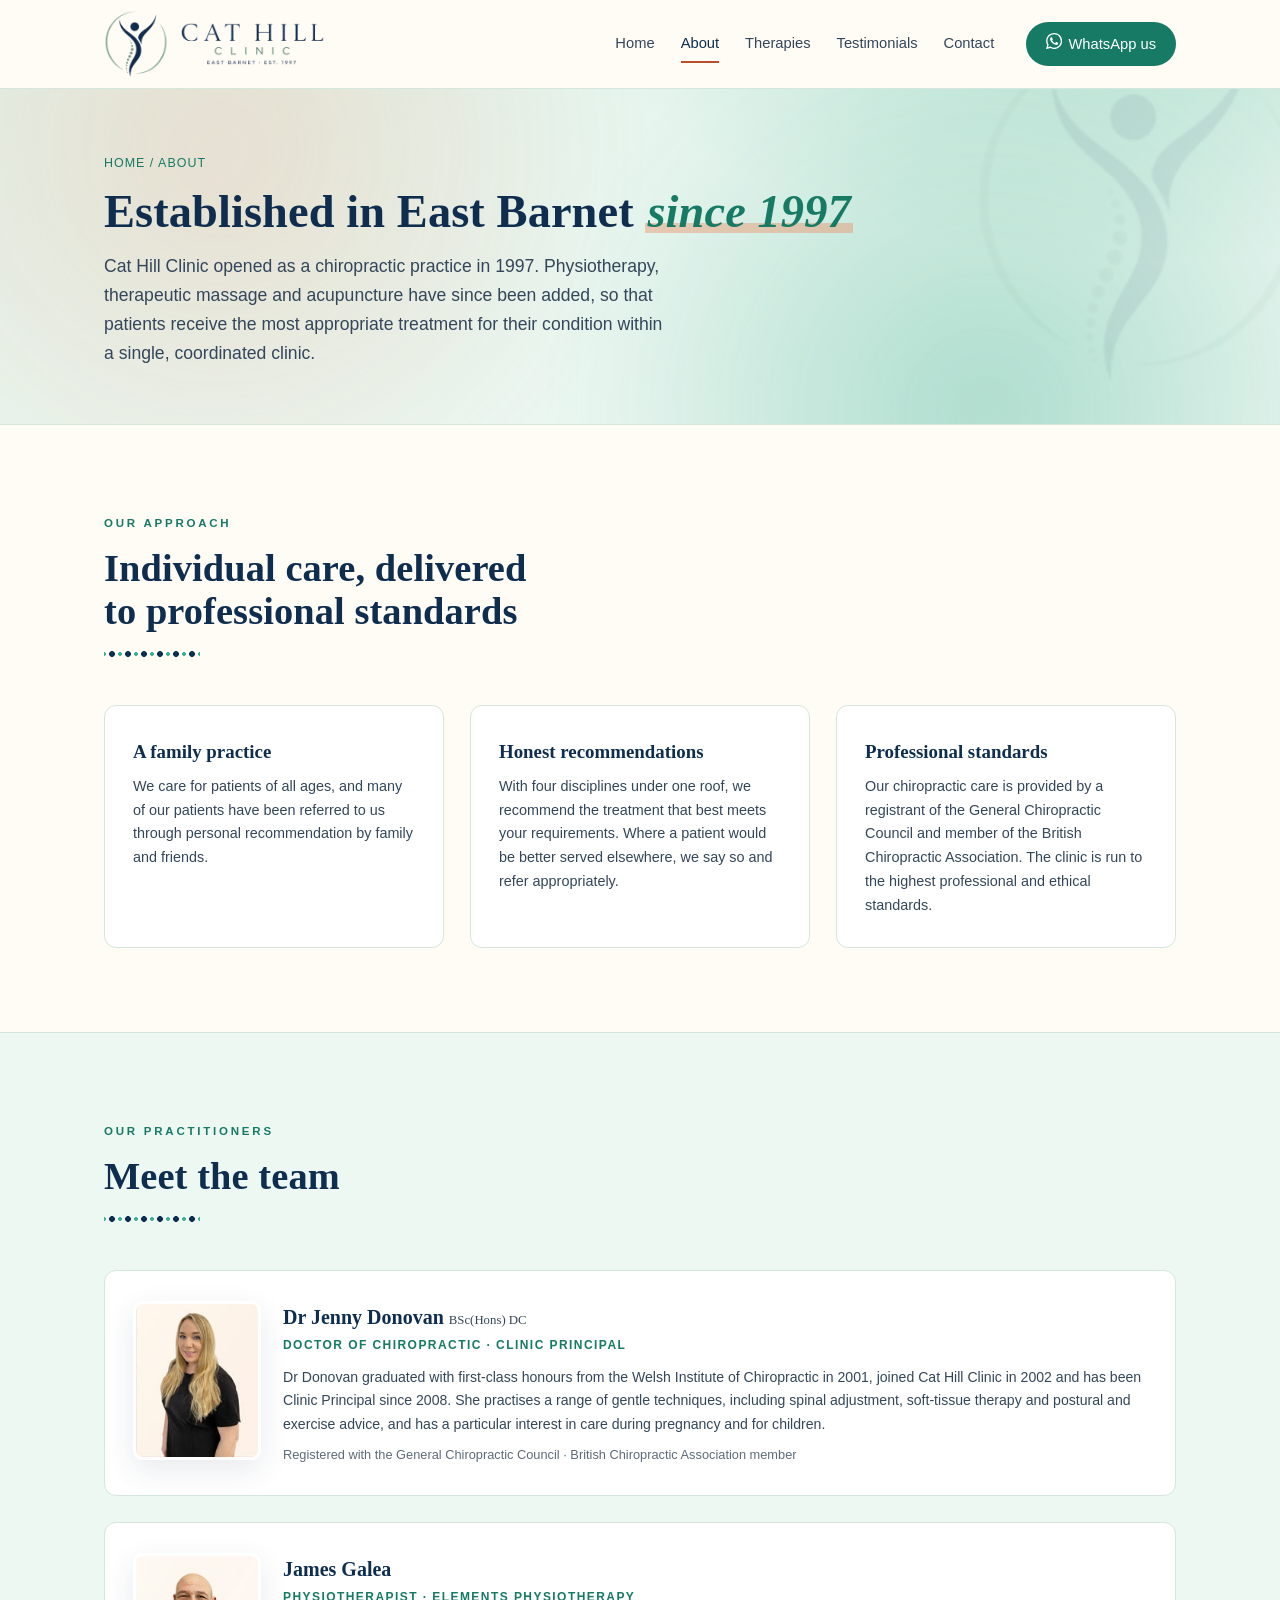
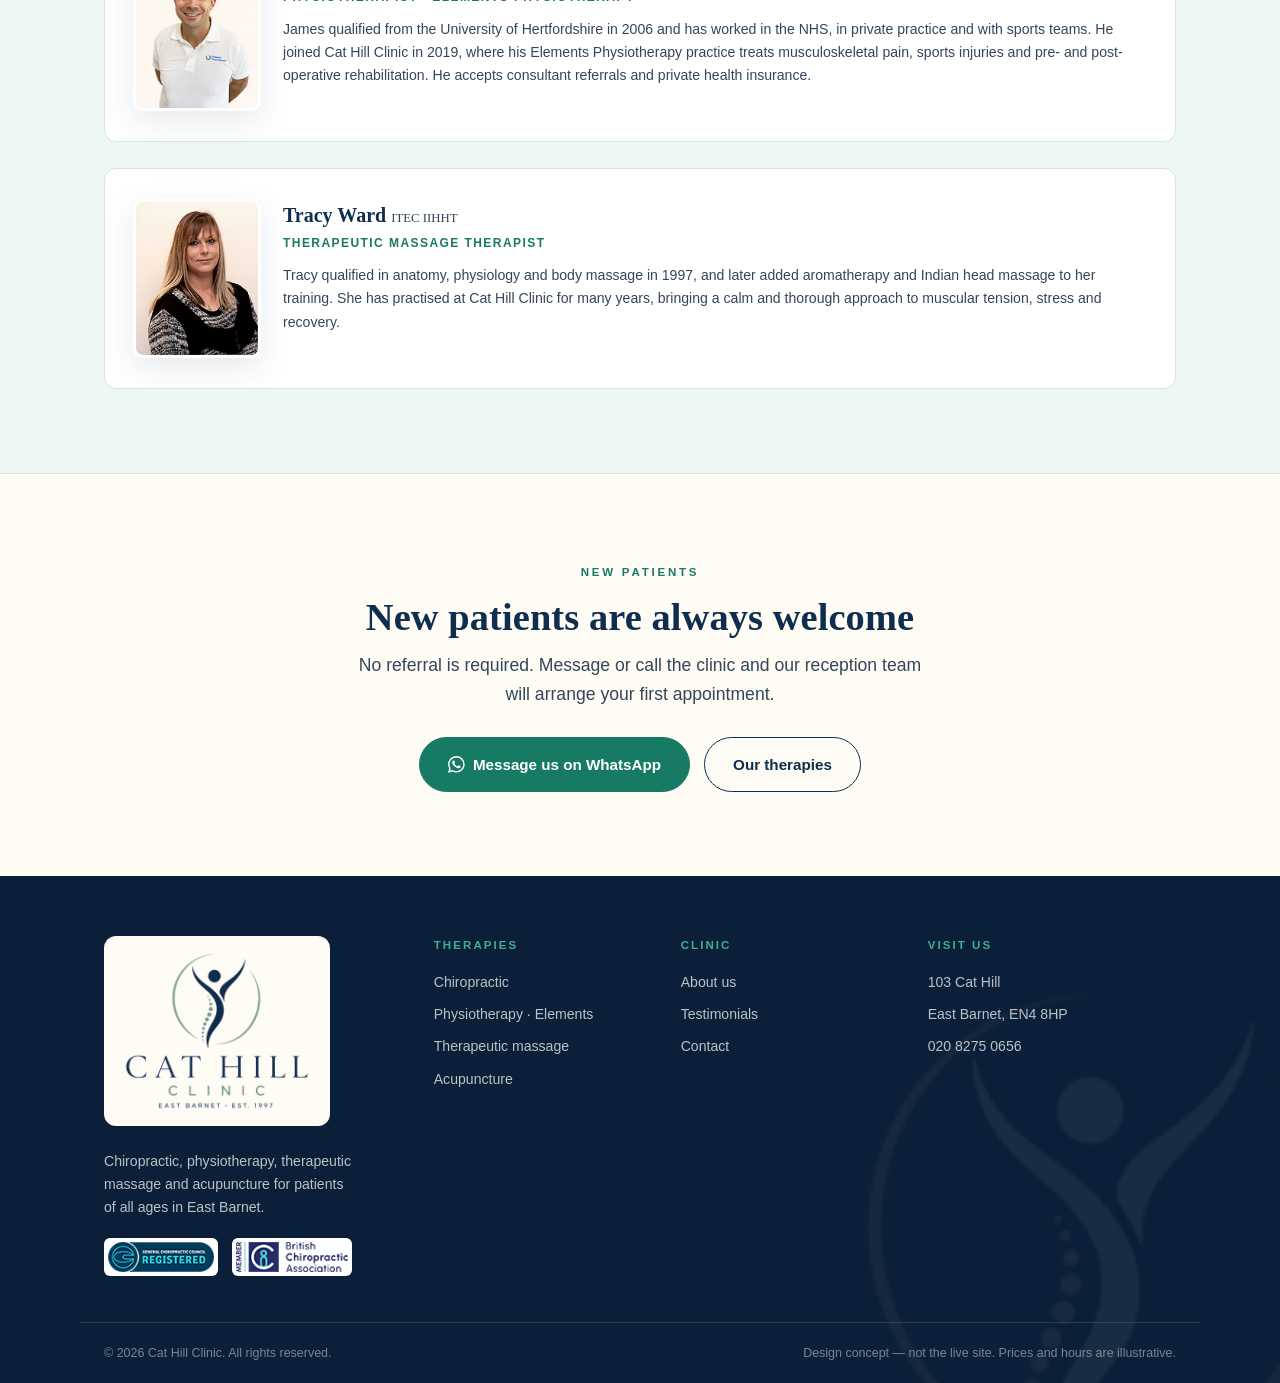
==== commit 394b1c8f: "Motion kit 1.1.0: no background CPU use once the page has settled Co-Authored-By: Claude Opus 5.5 <n" ====
--- a/about.html
+++ b/about.html
@@ -159,7 +159,6 @@
 </div>
 
 <script defer src="motion-kit/vendor/gsap.min.js"></script>
-<script defer src="motion-kit/vendor/ScrollTrigger.min.js"></script>
 <script defer src="motion-kit/vendor/SplitText.min.js"></script>
 <script defer src="motion-kit/vendor/DrawSVGPlugin.min.js"></script>
 <script defer src="motion-kit/amp-motion.js"></script>
--- a/motion-kit/amp-motion.css
+++ b/motion-kit/amp-motion.css
@@ -1,4 +1,4 @@
-/*! AMP motion kit v1.0.0 · AMP London Group
+/*! AMP motion kit v1.1.0 · AMP London Group
    Start states apply ONLY under html.amp-motion (set by the head snippet, confirmed by
    amp-motion.js). No JS, reduced motion, or a kit that fails to load → everything is
    simply visible. Elements get .is-in when their entrance has finished. */
@@ -30,7 +30,9 @@
 html.amp-motion [data-motion="steps"] > * { transition: opacity 0.6s ease; }
 html.amp-motion [data-motion="steps"] > :not(.is-lit) { opacity: 0.42; }
 
-/* ---------- wash: drifting brand-colour light (layer injected by the kit) ---------- */
+/* ---------- wash: brand-colour light that drifts into place once, then rests ----------
+   (layer injected by the kit; the drift waits, paused, until the section is on screen.
+   Nothing loops: an endless animation costs CPU/GPU on every frame, for ever.) */
 
 [data-motion="wash"] { position: relative; isolation: isolate; }
 .amp-wash { position: absolute; inset: 0; overflow: hidden; z-index: 0; pointer-events: none; }
@@ -41,22 +43,27 @@
   border-radius: 50%;
   filter: blur(40px);
   opacity: 0.75;
-  will-change: transform;
+  animation-duration: 9s;
+  animation-timing-function: cubic-bezier(0.2, 0.7, 0.2, 1);
+  animation-iteration-count: 1;
+  animation-fill-mode: both;
+  animation-play-state: paused;
 }
+[data-motion="wash"].is-washing .amp-wash i { animation-play-state: running; }
 .amp-wash i:nth-child(1) {
   right: -12%; top: -38%;
   background: radial-gradient(circle, var(--wash-a, rgba(63, 176, 143, 0.55)) 0%, transparent 65%);
-  animation: ampWashA 18s ease-in-out infinite alternate;
+  animation-name: ampWashA;
 }
 .amp-wash i:nth-child(2) {
   left: -18%; bottom: -52%;
   background: radial-gradient(circle, var(--wash-b, rgba(238, 131, 84, 0.28)) 0%, transparent 65%);
-  animation: ampWashB 22s ease-in-out infinite alternate;
+  animation-name: ampWashB;
 }
 [data-motion="wash"] > :not(.amp-wash) { position: relative; z-index: 1; }
 
-@keyframes ampWashA { from { transform: translate3d(0, 0, 0) scale(1); } to { transform: translate3d(-14%, 10%, 0) scale(1.12); } }
-@keyframes ampWashB { from { transform: translate3d(0, 0, 0) scale(1.05); } to { transform: translate3d(12%, -12%, 0) scale(0.95); } }
+@keyframes ampWashA { from { transform: translate3d(14%, -12%, 0) scale(0.88); opacity: 0; } to { transform: none; opacity: 0.75; } }
+@keyframes ampWashB { from { transform: translate3d(-12%, 12%, 0) scale(0.9); opacity: 0; } to { transform: none; opacity: 0.75; } }
 
 /* ---------- nudge: one soft ring, once ---------- */
 
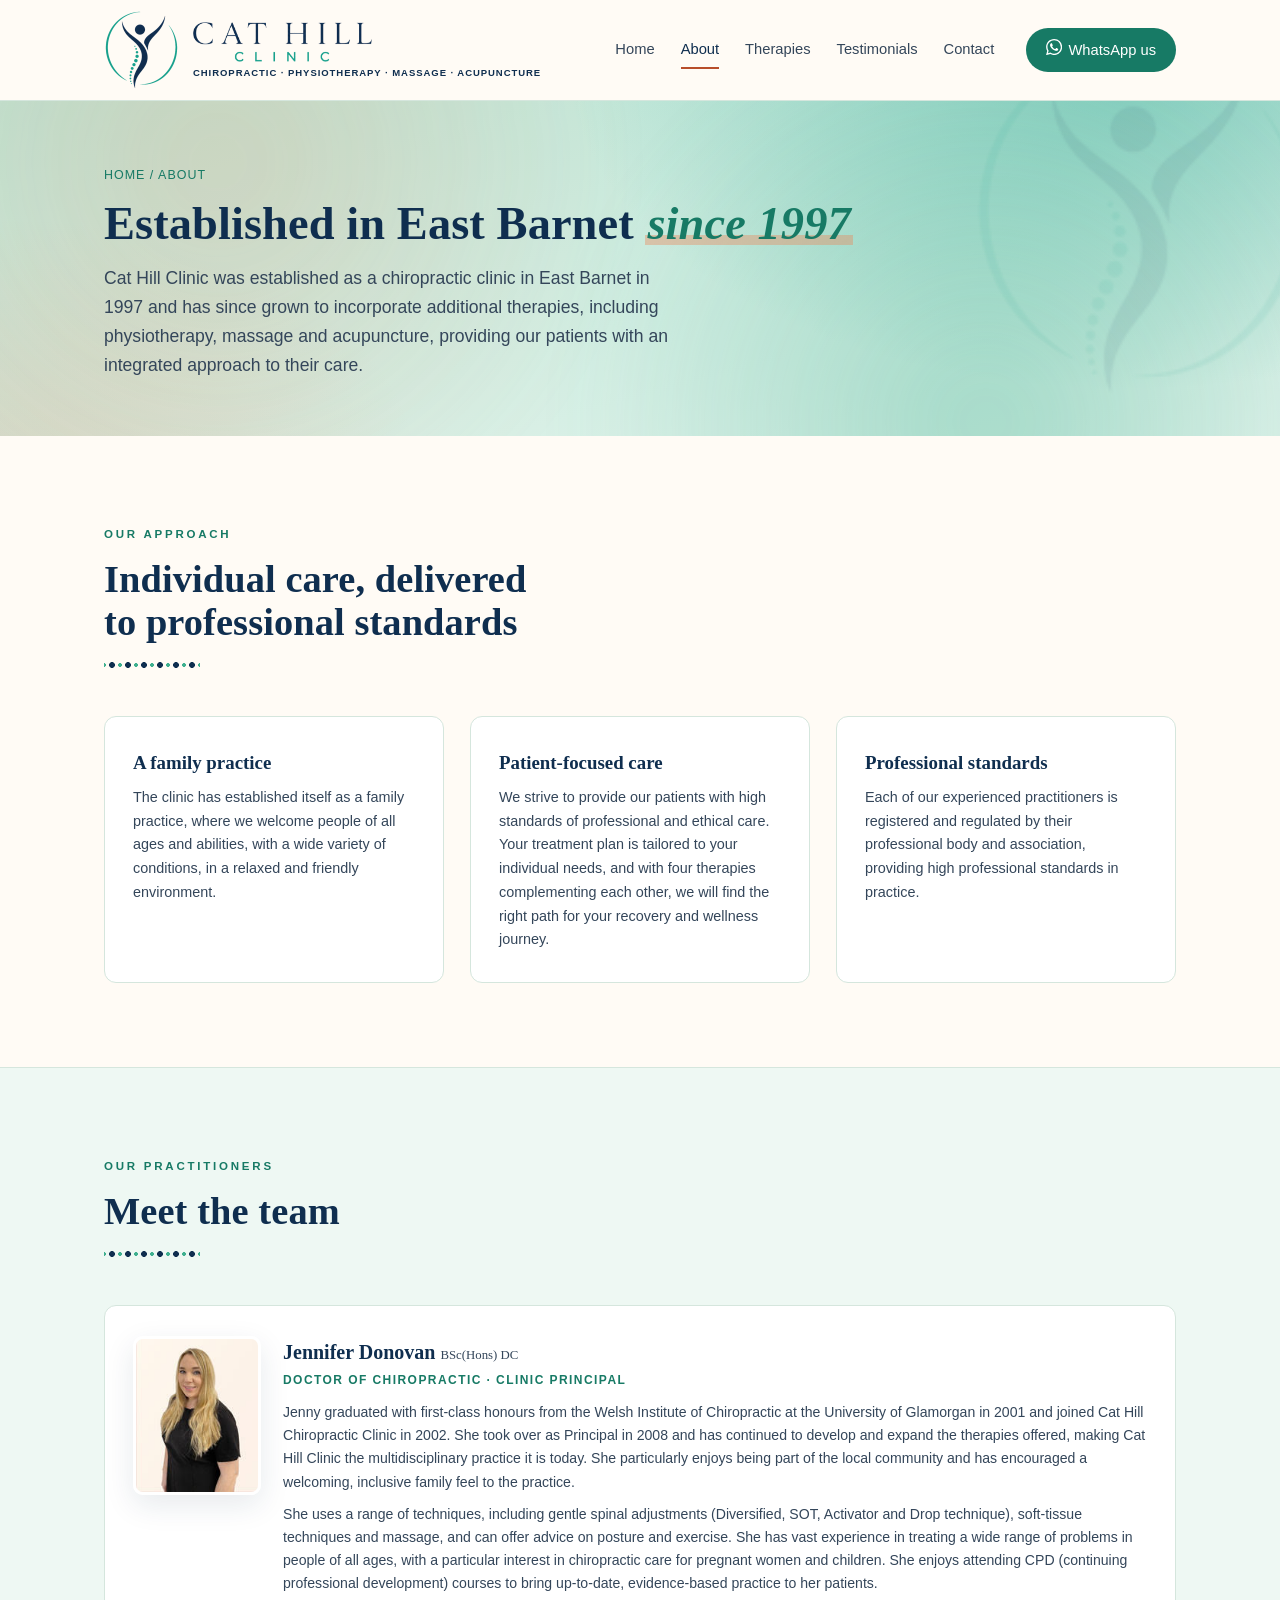
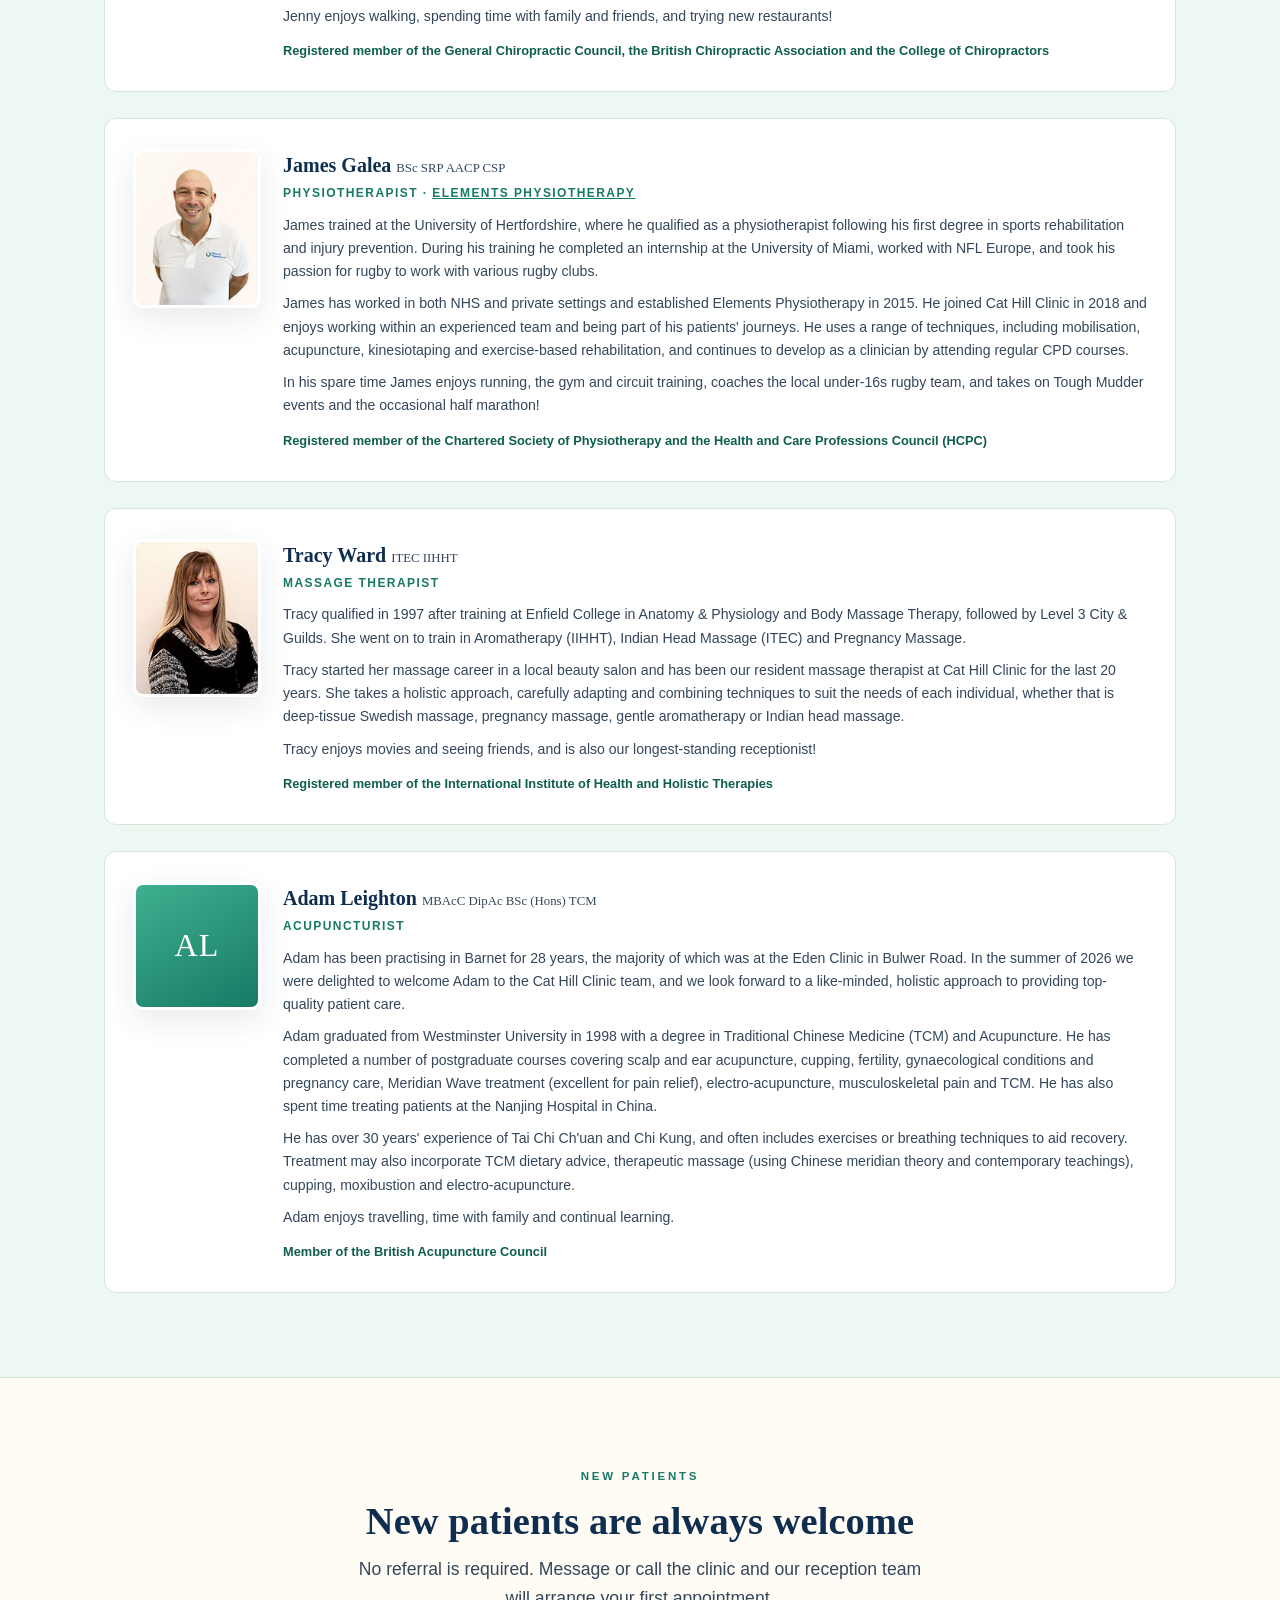
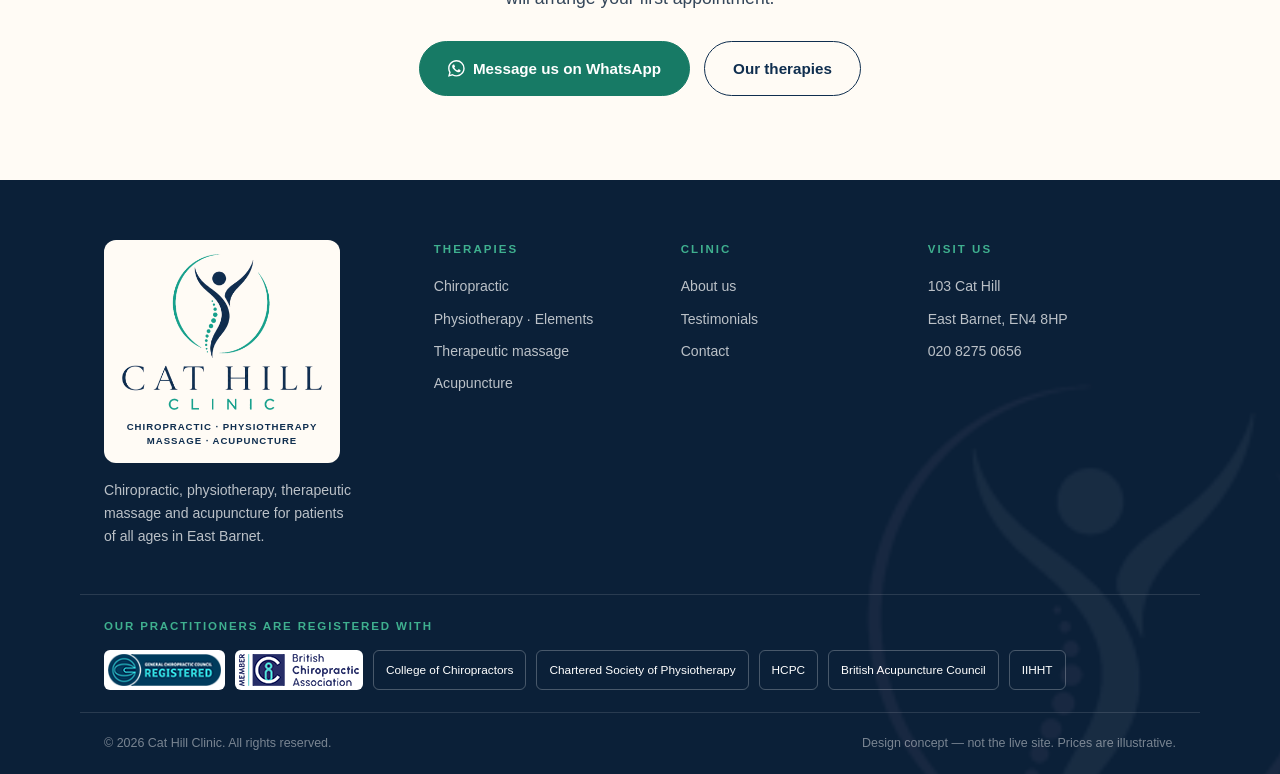
==== commit 0823cf16: "Jenny's changes round 1: vivid logo with therapies line, bolder banners, simple home hero, Adam Leig" ====
--- a/about.html
+++ b/about.html
@@ -5,7 +5,7 @@
 <meta name="viewport" content="width=device-width, initial-scale=1.0">
 <title>About — Cat Hill Clinic</title>
 <meta name="description" content="A family clinic in East Barnet since 1997. Meet the Cat Hill Clinic team.">
-<link rel="icon" href="assets/logo-icon.png">
+<link rel="icon" href="assets/logo-icon-v3.png">
 <meta name="robots" content="noindex, nofollow">
 <script>!function(d){if(matchMedia('(prefers-reduced-motion: reduce)').matches)return;d.classList.add('amp-motion');setTimeout(function(){if(!(window.AMPMotion&&AMPMotion.ready)){d.classList.remove('amp-motion');d.setAttribute('data-amp-gaveup','')}},3000)}(document.documentElement)</script>
 <link rel="stylesheet" href="motion-kit/amp-motion.css">
@@ -16,7 +16,7 @@
 <header class="site-header" data-motion-header>
   <div class="wrap header-in">
     <a class="brand" href="index.html">
-      <img class="brand-icon" src="assets/logo-icon.png" alt=""><img class="brand-word" src="assets/logo-wordmark.png" alt="Cat Hill Clinic — East Barnet, est. 1997">
+      <img class="brand-icon" src="assets/logo-icon-v3.png" alt=""><span class="brand-text"><img class="brand-word" src="assets/logo-wordmark-v3.png" alt="Cat Hill Clinic"><span class="brand-tag" aria-hidden="true">Chiropractic · Physiotherapy · Massage · Acupuncture</span></span>
     </a>
     <nav class="main-nav" id="nav" aria-label="Main navigation">
       <a href="index.html">Home</a>
@@ -24,7 +24,7 @@
       <a href="therapies.html">Therapies</a>
       <a href="testimonials.html">Testimonials</a>
       <a href="contact.html">Contact</a>
-      <a data-wa="clinic" href="https://wa.me/442082750656?text=Hi%20Cat%20Hill%20Clinic%2C%20I%27d%20like%20to%20book%20an%20appointment" class="nav-cta" target="_blank" rel="noopener"><span class="wa-ic" aria-hidden="true"><svg viewBox="0 0 24 24" fill="currentColor" aria-hidden="true" focusable="false"><path d="M17.472 14.382c-.297-.149-1.758-.867-2.03-.967-.273-.099-.471-.148-.67.15-.197.297-.767.966-.94 1.164-.173.199-.347.223-.644.075-.297-.15-1.255-.463-2.39-1.475-.883-.788-1.48-1.761-1.653-2.059-.173-.297-.018-.458.13-.606.134-.133.298-.347.446-.52.149-.174.198-.298.298-.497.099-.198.05-.371-.025-.52-.075-.149-.669-1.612-.916-2.207-.242-.579-.487-.5-.669-.51-.173-.008-.371-.01-.57-.01-.198 0-.52.074-.792.372-.272.297-1.04 1.016-1.04 2.479 0 1.462 1.065 2.875 1.213 3.074.149.198 2.096 3.2 5.077 4.487.709.306 1.262.489 1.694.625.712.227 1.36.195 1.871.118.571-.085 1.758-.719 2.006-1.413.248-.694.248-1.289.173-1.413-.074-.124-.272-.198-.57-.347m-5.421 7.403h-.004a9.87 9.87 0 0 1-5.031-1.378l-.361-.214-3.741.982.998-3.648-.235-.374a9.86 9.86 0 0 1-1.51-5.26c.001-5.45 4.436-9.884 9.888-9.884 2.64 0 5.122 1.03 6.988 2.898a9.825 9.825 0 0 1 2.893 6.994c-.003 5.45-4.437 9.884-9.885 9.884m8.413-18.297A11.815 11.815 0 0 0 12.05 0C5.495 0 .16 5.335.157 11.892c0 2.096.547 4.142 1.588 5.945L.057 24l6.305-1.654a11.882 11.882 0 0 0 5.683 1.448h.005c6.554 0 11.89-5.335 11.893-11.893a11.821 11.821 0 0 0-3.48-8.413Z"/></svg></span>WhatsApp us</a>
+      <a data-wa="clinic" href="https://wa.me/447359086157?text=Hi%20Cat%20Hill%20Clinic%2C%20I%27d%20like%20to%20book%20an%20appointment" class="nav-cta" target="_blank" rel="noopener"><span class="wa-ic" aria-hidden="true"><svg viewBox="0 0 24 24" fill="currentColor" aria-hidden="true" focusable="false"><path d="M17.472 14.382c-.297-.149-1.758-.867-2.03-.967-.273-.099-.471-.148-.67.15-.197.297-.767.966-.94 1.164-.173.199-.347.223-.644.075-.297-.15-1.255-.463-2.39-1.475-.883-.788-1.48-1.761-1.653-2.059-.173-.297-.018-.458.13-.606.134-.133.298-.347.446-.52.149-.174.198-.298.298-.497.099-.198.05-.371-.025-.52-.075-.149-.669-1.612-.916-2.207-.242-.579-.487-.5-.669-.51-.173-.008-.371-.01-.57-.01-.198 0-.52.074-.792.372-.272.297-1.04 1.016-1.04 2.479 0 1.462 1.065 2.875 1.213 3.074.149.198 2.096 3.2 5.077 4.487.709.306 1.262.489 1.694.625.712.227 1.36.195 1.871.118.571-.085 1.758-.719 2.006-1.413.248-.694.248-1.289.173-1.413-.074-.124-.272-.198-.57-.347m-5.421 7.403h-.004a9.87 9.87 0 0 1-5.031-1.378l-.361-.214-3.741.982.998-3.648-.235-.374a9.86 9.86 0 0 1-1.51-5.26c.001-5.45 4.436-9.884 9.888-9.884 2.64 0 5.122 1.03 6.988 2.898a9.825 9.825 0 0 1 2.893 6.994c-.003 5.45-4.437 9.884-9.885 9.884m8.413-18.297A11.815 11.815 0 0 0 12.05 0C5.495 0 .16 5.335.157 11.892c0 2.096.547 4.142 1.588 5.945L.057 24l6.305-1.654a11.882 11.882 0 0 0 5.683 1.448h.005c6.554 0 11.89-5.335 11.893-11.893a11.821 11.821 0 0 0-3.48-8.413Z"/></svg></span>WhatsApp us</a>
     </nav>
     <button class="nav-toggle" aria-label="Menu" aria-expanded="false" aria-controls="nav"><span></span><span></span><span></span></button>
   </div>
@@ -34,7 +34,7 @@
   <div class="wrap">
     <div class="crumb"><a href="index.html">Home</a> / About</div>
     <h1 data-motion="lines">Established in East Barnet <span class="sea-i">since 1997</span></h1>
-    <p class="lede">Cat Hill Clinic opened as a chiropractic practice in 1997. Physiotherapy, therapeutic massage and acupuncture have since been added, so that patients receive the most appropriate treatment for their condition within a single, coordinated clinic.</p>
+    <p class="lede">Cat Hill Clinic was established as a chiropractic clinic in East Barnet in 1997 and has since grown to incorporate additional therapies, including physiotherapy, massage and acupuncture, providing our patients with an integrated approach to their care.</p>
   </div>
 </section>
 
@@ -48,15 +48,15 @@
     <div class="grid-3">
       <div class="card" data-motion="rise">
         <h3>A family practice</h3>
-        <p>We care for patients of all ages, and many of our patients have been referred to us through personal recommendation by family and friends.</p>
+        <p>The clinic has established itself as a family practice, where we welcome people of all ages and abilities, with a wide variety of conditions, in a relaxed and friendly environment.</p>
       </div>
       <div class="card" data-motion="rise">
-        <h3>Honest recommendations</h3>
-        <p>With four disciplines under one roof, we recommend the treatment that best meets your requirements. Where a patient would be better served elsewhere, we say so and refer appropriately.</p>
+        <h3>Patient-focused care</h3>
+        <p>We strive to provide our patients with high standards of professional and ethical care. Your treatment plan is tailored to your individual needs, and with four therapies complementing each other, we will find the right path for your recovery and wellness journey.</p>
       </div>
       <div class="card" data-motion="rise">
         <h3>Professional standards</h3>
-        <p>Our chiropractic care is provided by a registrant of the General Chiropractic Council and member of the British Chiropractic Association. The clinic is run to the highest professional and ethical standards.</p>
+        <p>Each of our experienced practitioners is registered and regulated by their professional body and association, providing high professional standards in practice.</p>
       </div>
     </div>
   </div>
@@ -71,30 +71,51 @@
     </div>
     <div style="display: grid; gap: 26px;">
       <div class="team-card" data-motion="rise">
-        <img src="assets/jennifer2.jpg" alt="Dr Jenny Donovan, Doctor of Chiropractic">
+        <img src="assets/jennifer2.jpg" alt="Dr Jennifer Donovan, Doctor of Chiropractic">
         <div>
-          <h3>Dr Jenny Donovan <span style="font-size:0.8rem; color: var(--body); font-weight: 400;">BSc(Hons) DC</span></h3>
+          <h3>Jennifer Donovan <span style="font-size:0.8rem; color: var(--body); font-weight: 400;">BSc(Hons) DC</span></h3>
           <div class="t-role">Doctor of Chiropractic · Clinic Principal</div>
-          <p>Dr Donovan graduated with first-class honours from the Welsh Institute of Chiropractic in 2001, joined Cat Hill Clinic in 2002 and has been Clinic Principal since 2008. She practises a range of gentle techniques, including spinal adjustment, soft-tissue therapy and postural and exercise advice, and has a particular interest in care during pregnancy and for children.</p>
-          <p style="margin-top: 8px; font-size: 0.8rem; opacity: 0.8;">Registered with the General Chiropractic Council · British Chiropractic Association member</p>
+          <p>Jenny graduated with first-class honours from the Welsh Institute of Chiropractic at the University of Glamorgan in 2001 and joined Cat Hill Chiropractic Clinic in 2002. She took over as Principal in 2008 and has continued to develop and expand the therapies offered, making Cat Hill Clinic the multidisciplinary practice it is today. She particularly enjoys being part of the local community and has encouraged a welcoming, inclusive family feel to the practice.</p>
+          <p>She uses a range of techniques, including gentle spinal adjustments (Diversified, SOT, Activator and Drop technique), soft-tissue techniques and massage, and can offer advice on posture and exercise. She has vast experience in treating a wide range of problems in people of all ages, with a particular interest in chiropractic care for pregnant women and children. She enjoys attending CPD (continuing professional development) courses to bring up-to-date, evidence-based practice to her patients.</p>
+          <p>Jenny enjoys walking, spending time with family and friends, and trying new restaurants!</p>
+          <p class="t-reg">Registered member of the General Chiropractic Council, the British Chiropractic Association and the College of Chiropractors</p>
         </div>
       </div>
       <div class="team-card" data-motion="rise">
         <img src="assets/jamesgalea.jpg" alt="James Galea, Physiotherapist">
         <div>
-          <h3>James Galea</h3>
-          <div class="t-role">Physiotherapist · Elements Physiotherapy</div>
-          <p>James qualified from the University of Hertfordshire in 2006 and has worked in the NHS, in private practice and with sports teams. He joined Cat Hill Clinic in 2019, where his Elements Physiotherapy practice treats musculoskeletal pain, sports injuries and pre- and post-operative rehabilitation. He accepts consultant referrals and private health insurance.</p>
+          <h3>James Galea <span style="font-size:0.8rem; color: var(--body); font-weight: 400;">BSc SRP AACP CSP</span></h3>
+          <div class="t-role">Physiotherapist · <a href="elements-physiotherapy.html">Elements Physiotherapy</a></div>
+          <p>James trained at the University of Hertfordshire, where he qualified as a physiotherapist following his first degree in sports rehabilitation and injury prevention. During his training he completed an internship at the University of Miami, worked with NFL Europe, and took his passion for rugby to work with various rugby clubs.</p>
+          <p>James has worked in both NHS and private settings and established Elements Physiotherapy in 2015. He joined Cat Hill Clinic in 2018 and enjoys working within an experienced team and being part of his patients' journeys. He uses a range of techniques, including mobilisation, acupuncture, kinesiotaping and exercise-based rehabilitation, and continues to develop as a clinician by attending regular CPD courses.</p>
+          <p>In his spare time James enjoys running, the gym and circuit training, coaches the local under-16s rugby team, and takes on Tough Mudder events and the occasional half marathon!</p>
+          <p class="t-reg">Registered member of the Chartered Society of Physiotherapy and the Health and Care Professions Council (HCPC)</p>
         </div>
       </div>
       <div class="team-card" data-motion="rise">
         <img src="assets/tracy.jpg" alt="Tracy Ward, Massage Therapist">
         <div>
           <h3>Tracy Ward <span style="font-size:0.8rem; color: var(--body); font-weight: 400;">ITEC IIHHT</span></h3>
-          <div class="t-role">Therapeutic Massage Therapist</div>
-          <p>Tracy qualified in anatomy, physiology and body massage in 1997, and later added aromatherapy and Indian head massage to her training. She has practised at Cat Hill Clinic for many years, bringing a calm and thorough approach to muscular tension, stress and recovery.</p>
+          <div class="t-role">Massage Therapist</div>
+          <p>Tracy qualified in 1997 after training at Enfield College in Anatomy &amp; Physiology and Body Massage Therapy, followed by Level 3 City &amp; Guilds. She went on to train in Aromatherapy (IIHHT), Indian Head Massage (ITEC) and Pregnancy Massage.</p>
+          <p>Tracy started her massage career in a local beauty salon and has been our resident massage therapist at Cat Hill Clinic for the last 20 years. She takes a holistic approach, carefully adapting and combining techniques to suit the needs of each individual, whether that is deep-tissue Swedish massage, pregnancy massage, gentle aromatherapy or Indian head massage.</p>
+          <p>Tracy enjoys movies and seeing friends, and is also our longest-standing receptionist!</p>
+          <p class="t-reg">Registered member of the International Institute of Health and Holistic Therapies</p>
         </div>
       </div>
+      <div class="team-card" data-motion="rise">
+        <div class="ini-photo" role="img" aria-label="Photo of Adam Leighton coming soon">AL</div>
+        <div>
+          <h3>Adam Leighton <span style="font-size:0.8rem; color: var(--body); font-weight: 400;">MBAcC DipAc BSc (Hons) TCM</span></h3>
+          <div class="t-role">Acupuncturist</div>
+          <p>Adam has been practising in Barnet for 28 years, the majority of which was at the Eden Clinic in Bulwer Road. In the summer of 2026 we were delighted to welcome Adam to the Cat Hill Clinic team, and we look forward to a like-minded, holistic approach to providing top-quality patient care.</p>
+          <p>Adam graduated from Westminster University in 1998 with a degree in Traditional Chinese Medicine (TCM) and Acupuncture. He has completed a number of postgraduate courses covering scalp and ear acupuncture, cupping, fertility, gynaecological conditions and pregnancy care, Meridian Wave treatment (excellent for pain relief), electro-acupuncture, musculoskeletal pain and TCM. He has also spent time treating patients at the Nanjing Hospital in China.</p>
+          <p>He has over 30 years' experience of Tai Chi Ch'uan and Chi Kung, and often includes exercises or breathing techniques to aid recovery. Treatment may also incorporate TCM dietary advice, therapeutic massage (using Chinese meridian theory and contemporary teachings), cupping, moxibustion and electro-acupuncture.</p>
+          <p>Adam enjoys travelling, time with family and continual learning.</p>
+          <p class="t-reg">Member of the British Acupuncture Council</p>
+        </div>
+      </div>
+      <!-- Richard Wallace, Sports Massage: waiting for his details from the clinic -->
     </div>
   </div>
 </section>
@@ -105,7 +126,7 @@
     <h2>New patients are always welcome</h2>
     <p class="lede">No referral is required. Message or call the clinic and our reception team will arrange your first appointment.</p>
     <div class="cta-buttons">
-      <a data-wa="clinic" href="https://wa.me/442082750656?text=Hi%20Cat%20Hill%20Clinic%2C%20I%27d%20like%20to%20book%20an%20appointment" class="btn btn-wa" target="_blank" rel="noopener"><span class="wa-ic" aria-hidden="true"><svg viewBox="0 0 24 24" fill="currentColor" aria-hidden="true" focusable="false"><path d="M17.472 14.382c-.297-.149-1.758-.867-2.03-.967-.273-.099-.471-.148-.67.15-.197.297-.767.966-.94 1.164-.173.199-.347.223-.644.075-.297-.15-1.255-.463-2.39-1.475-.883-.788-1.48-1.761-1.653-2.059-.173-.297-.018-.458.13-.606.134-.133.298-.347.446-.52.149-.174.198-.298.298-.497.099-.198.05-.371-.025-.52-.075-.149-.669-1.612-.916-2.207-.242-.579-.487-.5-.669-.51-.173-.008-.371-.01-.57-.01-.198 0-.52.074-.792.372-.272.297-1.04 1.016-1.04 2.479 0 1.462 1.065 2.875 1.213 3.074.149.198 2.096 3.2 5.077 4.487.709.306 1.262.489 1.694.625.712.227 1.36.195 1.871.118.571-.085 1.758-.719 2.006-1.413.248-.694.248-1.289.173-1.413-.074-.124-.272-.198-.57-.347m-5.421 7.403h-.004a9.87 9.87 0 0 1-5.031-1.378l-.361-.214-3.741.982.998-3.648-.235-.374a9.86 9.86 0 0 1-1.51-5.26c.001-5.45 4.436-9.884 9.888-9.884 2.64 0 5.122 1.03 6.988 2.898a9.825 9.825 0 0 1 2.893 6.994c-.003 5.45-4.437 9.884-9.885 9.884m8.413-18.297A11.815 11.815 0 0 0 12.05 0C5.495 0 .16 5.335.157 11.892c0 2.096.547 4.142 1.588 5.945L.057 24l6.305-1.654a11.882 11.882 0 0 0 5.683 1.448h.005c6.554 0 11.89-5.335 11.893-11.893a11.821 11.821 0 0 0-3.48-8.413Z"/></svg></span>Message us on WhatsApp</a>
+      <a data-wa="clinic" href="https://wa.me/447359086157?text=Hi%20Cat%20Hill%20Clinic%2C%20I%27d%20like%20to%20book%20an%20appointment" class="btn btn-wa" target="_blank" rel="noopener"><span class="wa-ic" aria-hidden="true"><svg viewBox="0 0 24 24" fill="currentColor" aria-hidden="true" focusable="false"><path d="M17.472 14.382c-.297-.149-1.758-.867-2.03-.967-.273-.099-.471-.148-.67.15-.197.297-.767.966-.94 1.164-.173.199-.347.223-.644.075-.297-.15-1.255-.463-2.39-1.475-.883-.788-1.48-1.761-1.653-2.059-.173-.297-.018-.458.13-.606.134-.133.298-.347.446-.52.149-.174.198-.298.298-.497.099-.198.05-.371-.025-.52-.075-.149-.669-1.612-.916-2.207-.242-.579-.487-.5-.669-.51-.173-.008-.371-.01-.57-.01-.198 0-.52.074-.792.372-.272.297-1.04 1.016-1.04 2.479 0 1.462 1.065 2.875 1.213 3.074.149.198 2.096 3.2 5.077 4.487.709.306 1.262.489 1.694.625.712.227 1.36.195 1.871.118.571-.085 1.758-.719 2.006-1.413.248-.694.248-1.289.173-1.413-.074-.124-.272-.198-.57-.347m-5.421 7.403h-.004a9.87 9.87 0 0 1-5.031-1.378l-.361-.214-3.741.982.998-3.648-.235-.374a9.86 9.86 0 0 1-1.51-5.26c.001-5.45 4.436-9.884 9.888-9.884 2.64 0 5.122 1.03 6.988 2.898a9.825 9.825 0 0 1 2.893 6.994c-.003 5.45-4.437 9.884-9.885 9.884m8.413-18.297A11.815 11.815 0 0 0 12.05 0C5.495 0 .16 5.335.157 11.892c0 2.096.547 4.142 1.588 5.945L.057 24l6.305-1.654a11.882 11.882 0 0 0 5.683 1.448h.005c6.554 0 11.89-5.335 11.893-11.893a11.821 11.821 0 0 0-3.48-8.413Z"/></svg></span>Message us on WhatsApp</a>
       <a href="therapies.html" class="btn btn-outline">Our therapies</a>
     </div>
   </div>
@@ -114,12 +135,8 @@
 <footer class="site-footer">
   <div class="wrap footer-in">
     <div class="footer-brand">
-      <div class="footer-logo"><img src="assets/logo-stacked.png" alt="Cat Hill Clinic — East Barnet, est. 1997"></div>
+      <div class="footer-logo"><img src="assets/logo-stacked-v3.png" alt="Cat Hill Clinic"><span class="logo-tag"><span>Chiropractic · Physiotherapy</span><span class="lt-sep"> · </span><span>Massage · Acupuncture</span></span></div>
       <p>Chiropractic, physiotherapy, therapeutic massage and acupuncture for patients of all ages in East Barnet.</p>
-      <div class="footer-accred">
-        <img src="assets/GCC_logo.png" alt="General Chiropractic Council">
-        <img src="assets/BCA_logo.png" alt="British Chiropractic Association">
-      </div>
     </div>
     <div>
       <h4>Therapies</h4>
@@ -147,14 +164,26 @@
       </ul>
     </div>
   </div>
+  <div class="wrap footer-bodies" aria-label="Professional registrations">
+    <span class="fb-label">Our practitioners are registered with</span>
+    <ul>
+      <li><img src="assets/GCC_logo.png" alt="General Chiropractic Council"></li>
+      <li><img src="assets/BCA_logo.png" alt="British Chiropractic Association"></li>
+      <li><span class="fb-chip">College of Chiropractors</span></li>
+      <li><span class="fb-chip">Chartered Society of Physiotherapy</span></li>
+      <li><span class="fb-chip">HCPC</span></li>
+      <li><span class="fb-chip">British Acupuncture Council</span></li>
+      <li><span class="fb-chip">IIHHT</span></li>
+    </ul>
+  </div>
   <div class="wrap footer-legal">
     <span>© 2026 Cat Hill Clinic. All rights reserved.</span>
-    <span>Design concept — not the live site. Prices and hours are illustrative.</span>
+    <span>Design concept — not the live site. Prices are illustrative.</span>
   </div>
 </footer>
 
 <div class="mobile-bar" aria-label="Quick contact">
-  <a data-wa="clinic" href="https://wa.me/442082750656?text=Hi%20Cat%20Hill%20Clinic%2C%20I%27d%20like%20to%20book%20an%20appointment" class="btn btn-wa" target="_blank" rel="noopener"><span class="wa-ic" aria-hidden="true"><svg viewBox="0 0 24 24" fill="currentColor" aria-hidden="true" focusable="false"><path d="M17.472 14.382c-.297-.149-1.758-.867-2.03-.967-.273-.099-.471-.148-.67.15-.197.297-.767.966-.94 1.164-.173.199-.347.223-.644.075-.297-.15-1.255-.463-2.39-1.475-.883-.788-1.48-1.761-1.653-2.059-.173-.297-.018-.458.13-.606.134-.133.298-.347.446-.52.149-.174.198-.298.298-.497.099-.198.05-.371-.025-.52-.075-.149-.669-1.612-.916-2.207-.242-.579-.487-.5-.669-.51-.173-.008-.371-.01-.57-.01-.198 0-.52.074-.792.372-.272.297-1.04 1.016-1.04 2.479 0 1.462 1.065 2.875 1.213 3.074.149.198 2.096 3.2 5.077 4.487.709.306 1.262.489 1.694.625.712.227 1.36.195 1.871.118.571-.085 1.758-.719 2.006-1.413.248-.694.248-1.289.173-1.413-.074-.124-.272-.198-.57-.347m-5.421 7.403h-.004a9.87 9.87 0 0 1-5.031-1.378l-.361-.214-3.741.982.998-3.648-.235-.374a9.86 9.86 0 0 1-1.51-5.26c.001-5.45 4.436-9.884 9.888-9.884 2.64 0 5.122 1.03 6.988 2.898a9.825 9.825 0 0 1 2.893 6.994c-.003 5.45-4.437 9.884-9.885 9.884m8.413-18.297A11.815 11.815 0 0 0 12.05 0C5.495 0 .16 5.335.157 11.892c0 2.096.547 4.142 1.588 5.945L.057 24l6.305-1.654a11.882 11.882 0 0 0 5.683 1.448h.005c6.554 0 11.89-5.335 11.893-11.893a11.821 11.821 0 0 0-3.48-8.413Z"/></svg></span>WhatsApp</a>
+  <a data-wa="clinic" href="https://wa.me/447359086157?text=Hi%20Cat%20Hill%20Clinic%2C%20I%27d%20like%20to%20book%20an%20appointment" class="btn btn-wa" target="_blank" rel="noopener"><span class="wa-ic" aria-hidden="true"><svg viewBox="0 0 24 24" fill="currentColor" aria-hidden="true" focusable="false"><path d="M17.472 14.382c-.297-.149-1.758-.867-2.03-.967-.273-.099-.471-.148-.67.15-.197.297-.767.966-.94 1.164-.173.199-.347.223-.644.075-.297-.15-1.255-.463-2.39-1.475-.883-.788-1.48-1.761-1.653-2.059-.173-.297-.018-.458.13-.606.134-.133.298-.347.446-.52.149-.174.198-.298.298-.497.099-.198.05-.371-.025-.52-.075-.149-.669-1.612-.916-2.207-.242-.579-.487-.5-.669-.51-.173-.008-.371-.01-.57-.01-.198 0-.52.074-.792.372-.272.297-1.04 1.016-1.04 2.479 0 1.462 1.065 2.875 1.213 3.074.149.198 2.096 3.2 5.077 4.487.709.306 1.262.489 1.694.625.712.227 1.36.195 1.871.118.571-.085 1.758-.719 2.006-1.413.248-.694.248-1.289.173-1.413-.074-.124-.272-.198-.57-.347m-5.421 7.403h-.004a9.87 9.87 0 0 1-5.031-1.378l-.361-.214-3.741.982.998-3.648-.235-.374a9.86 9.86 0 0 1-1.51-5.26c.001-5.45 4.436-9.884 9.888-9.884 2.64 0 5.122 1.03 6.988 2.898a9.825 9.825 0 0 1 2.893 6.994c-.003 5.45-4.437 9.884-9.885 9.884m8.413-18.297A11.815 11.815 0 0 0 12.05 0C5.495 0 .16 5.335.157 11.892c0 2.096.547 4.142 1.588 5.945L.057 24l6.305-1.654a11.882 11.882 0 0 0 5.683 1.448h.005c6.554 0 11.89-5.335 11.893-11.893a11.821 11.821 0 0 0-3.48-8.413Z"/></svg></span>WhatsApp</a>
   <a href="tel:02082750656" class="btn btn-outline"><span class="ic ic-phone" aria-hidden="true"><svg viewBox="0 0 24 24" fill="none" stroke="currentColor" stroke-width="1.8" stroke-linecap="round" stroke-linejoin="round" aria-hidden="true" focusable="false"><path d="M22 16.9v3a2 2 0 0 1-2.2 2 19.8 19.8 0 0 1-8.6-3.1 19.5 19.5 0 0 1-6-6A19.8 19.8 0 0 1 2.1 4.2 2 2 0 0 1 4.1 2h3a2 2 0 0 1 2 1.7c.1.9.4 1.8.7 2.7a2 2 0 0 1-.5 2.1L8 9.8a16 16 0 0 0 6 6l1.3-1.3a2 2 0 0 1 2.1-.4c.9.3 1.8.6 2.7.7a2 2 0 0 1 1.7 2z"/></svg></span>Call</a>
 </div>
 
--- a/css/style.css
+++ b/css/style.css
@@ -285,7 +285,7 @@
   top: -40px;
   width: 520px;
   height: 520px;
-  background: url("../assets/logo-icon.png") no-repeat center / contain;
+  background: url("../assets/logo-icon-v3.png") no-repeat center / contain;
   opacity: 0.06;
   pointer-events: none;
   z-index: 1;
@@ -1184,7 +1184,7 @@
 .card:hover { box-shadow: 0 14px 34px rgba(23, 122, 101, 0.14); }
 
 /* ---------- v2: clinic video frame ---------- */
-.video-sec { background: var(--cream); }
+.video-sec { background: linear-gradient(180deg, #FFFFFF 0%, var(--cream) 100%); }
 .video-frame { max-width: 920px; margin: 0 auto; border-radius: 22px; overflow: hidden; box-shadow: var(--shadow-lg); }
 .video-frame video { display: block; width: 100%; aspect-ratio: 16 / 9; background: var(--navy-deep); }
 .video-poster {
@@ -1201,7 +1201,7 @@
 }
 .video-poster::before {
   content: ""; position: absolute; right: -40px; bottom: -70px; width: 360px; height: 360px;
-  background: url("../assets/logo-icon.png") no-repeat center / contain;
+  background: url("../assets/logo-icon-v3.png") no-repeat center / contain;
   filter: brightness(0) invert(1); opacity: 0.07; z-index: 1; pointer-events: none;
 }
 .video-poster .play {
@@ -1255,3 +1255,111 @@
 
 /* contrast: jade text sits on the mint band a shade deeper (AA) */
 .section.mint .eyebrow, .section.mint .team-mini span { color: var(--jade-deep); }
+
+/* ---------- v2: brand films (play once when seen, rest on the end card) ---------- */
+.film { position: relative; background: var(--navy-deep); }
+.film video { display: block; width: 100%; aspect-ratio: 16 / 9; background: var(--cream); }
+.film-ui { position: absolute; right: 16px; bottom: 16px; display: flex; gap: 8px; }
+.film-ui[hidden], .film-ui button[hidden] { display: none; }
+.film-ui button {
+  font: 600 0.85rem/1 var(--sans); color: #fff; cursor: pointer;
+  background: rgba(11, 32, 56, 0.62); border: 1px solid rgba(255, 255, 255, 0.35);
+  backdrop-filter: blur(8px); -webkit-backdrop-filter: blur(8px);
+  padding: 10px 16px; border-radius: 999px; transition: background 0.2s ease;
+}
+.film-ui button:hover { background: rgba(11, 32, 56, 0.8); }
+.film-ui .film-sound[aria-pressed="true"] { background: var(--jade); border-color: var(--jade); }
+
+/* "Watch the introduction" link in the hero: scrolls to the film and plays it with sound */
+.watch-link { display: inline-flex; align-items: center; gap: 10px; margin-top: 18px; font-weight: 600; font-size: 0.95rem; color: var(--navy); text-decoration: none; }
+.watch-link svg { width: 30px; height: 30px; color: var(--jade); transition: transform 0.25s ease; }
+.watch-link:hover svg { transform: scale(1.1); }
+.watch-link:hover { color: var(--jade); }
+.el .watch-link { color: var(--el-ink); } .el .watch-link svg { color: var(--el-blue); }
+
+/* ---------- Jenny's changes, 8 Oct 2026 ----------
+   Bolder banners, bigger logo (vivid turquoise-green, therapies line instead of "East Barnet · est. 1997"),
+   simple home hero, Adam Leighton, registrations strip in the footer. */
+
+:root { --header-h: 100px; --logo-teal: #17A08C; }
+.site-header.is-scrolled { --header-h: 80px; }
+
+/* bolder banners: a clear mint-to-turquoise band against the white page */
+.hero, .page-hero {
+  background:
+    radial-gradient(900px 520px at 88% -10%, rgba(23, 160, 140, 0.40) 0%, transparent 62%),
+    radial-gradient(700px 420px at 0% 110%, rgba(238, 131, 84, 0.18) 0%, transparent 60%),
+    linear-gradient(165deg, #BDE5D5 0%, #D3EEE3 58%, #E6F5EE 100%);
+}
+.page-hero { border-bottom: none; }
+
+/* header logo: bigger, with the therapies line under the wordmark */
+.brand { gap: 14px; }
+.brand .brand-icon { height: 80px; }
+.brand-text { display: flex; flex-direction: column; align-items: flex-start; gap: 6px; }
+.brand .brand-word { height: 40px; }
+.brand-tag { font-size: 9.5px; font-weight: 700; letter-spacing: 0.1em; text-transform: uppercase; color: var(--navy); white-space: nowrap; line-height: 1; transition: opacity 0.3s ease; }
+.site-header.is-scrolled .brand-icon { height: 62px; }
+.site-header.is-scrolled .brand-word { height: 34px; }
+@media (max-width: 1180px) { .brand-tag { display: none; } }
+@media (max-width: 700px) {
+  :root { --header-h: 84px; }
+  .site-header.is-scrolled { --header-h: 70px; }
+  .brand .brand-icon { height: 64px; } .brand .brand-word { height: 30px; }
+  .site-header.is-scrolled .brand-icon { height: 52px; } .site-header.is-scrolled .brand-word { height: 26px; }
+}
+@media (max-width: 380px) { .brand .brand-word { height: 26px; } }
+
+/* the logo's therapies line, wherever the full logo appears */
+.logo-tag { display: block; font-size: 0.82rem; font-weight: 700; letter-spacing: 0.14em; text-transform: uppercase; color: var(--navy); text-wrap: balance; line-height: 1.5; }
+
+/* simple home hero: big logo, slogan, two buttons. A photo (then the clinic film) slots in behind later. */
+.hero-simple::before { display: none; }
+.hero-simple .hero-center { position: relative; z-index: 2; display: flex; flex-direction: column; align-items: center; text-align: center; padding-top: 54px; padding-bottom: 70px; }
+.hero-logo img { display: block; width: clamp(230px, 30vw, 350px); height: auto; margin: 0 auto; }
+.hero-logo .logo-tag { margin-top: 16px; max-width: 34em; }
+.hero-simple h1 { margin: 30px 0 28px; max-width: 18ch; }
+.hero-simple .watch-link { margin-top: 22px; }
+.hero-media { position: absolute; inset: 0; width: 100%; height: 100%; object-fit: cover; z-index: 0; }
+.hero-simple:has(.hero-media)::after { content: ""; position: absolute; inset: 0; z-index: 1; background: linear-gradient(180deg, rgba(214, 238, 228, 0.88), rgba(230, 245, 238, 0.80)); }
+@media (max-width: 700px) {
+  .hero-simple .hero-center { padding-top: 40px; padding-bottom: 54px; }
+  .hero-logo .logo-tag { font-size: 0.7rem; letter-spacing: 0.12em; max-width: 22em; }
+}
+
+/* practitioners without a photo yet */
+.card .who .ini { width: 26px; height: 26px; border-radius: 50%; display: inline-grid; place-items: center; background: var(--logo-teal); color: #fff; font-size: 0.58rem; letter-spacing: 0.02em; border: 2px solid #fff; box-shadow: 0 2px 6px rgba(16,48,80,0.18); }
+.ini-photo { display: grid; place-items: center; font-family: var(--serif); font-size: 2rem; letter-spacing: 0.04em; color: #fff; background: linear-gradient(150deg, var(--jade-light), var(--jade)); box-shadow: var(--shadow); }
+.team-mini .ini-photo { width: 108px; aspect-ratio: 1; border-radius: 50%; border: 4px solid #fff; margin: 0 auto 14px; }
+.team-card .ini-photo { width: 128px; aspect-ratio: 1; border-radius: 10px; border: 3px solid #fff; flex-shrink: 0; }
+.team-grid { gap: 28px; }
+
+/* about: longer bios */
+.team-card p + p { margin-top: 9px; }
+.team-card p.t-reg { margin-top: 12px; font-size: 0.8rem; font-weight: 600; color: var(--jade-deep); }
+.team-card .t-role a { color: inherit; }
+
+/* visiting: getting here + hours note */
+.visit-panel .getting-here { margin-top: 12px; }
+.visit-panel .getting-here li { display: block; position: relative; padding: 3px 0 3px 16px; }
+.visit-panel .getting-here li::before { content: ""; position: absolute; left: 0; top: 0.75em; width: 6px; height: 6px; border-radius: 50%; background: var(--logo-teal); }
+.hours-note { margin-top: 10px; font-size: 0.8rem; opacity: 0.85; }
+
+/* footer: full logo with its therapies line, registrations strip at the bottom of every page */
+.footer-logo { text-align: center; }
+.footer-logo img { width: 200px; display: block; margin: 0 auto; }
+.footer-logo .logo-tag { margin: 10px auto 0; max-width: 200px; font-size: 0.6rem; letter-spacing: 0.1em; }
+.footer-bodies { border-top: 1px solid rgba(255, 255, 255, 0.12); padding-top: 22px; padding-bottom: 22px; display: flex; align-items: center; flex-wrap: wrap; gap: 14px 22px; }
+.fb-label { font-size: 0.72rem; font-weight: 700; letter-spacing: 0.16em; text-transform: uppercase; color: var(--sage); }
+.footer-bodies ul { list-style: none; display: flex; flex-wrap: wrap; align-items: center; gap: 10px; }
+.footer-bodies img { display: block; height: 40px; width: auto; background: #fff; border-radius: 6px; padding: 4px; }
+.fb-chip { display: inline-flex; align-items: center; height: 40px; padding: 0 12px; border: 1px solid rgba(255, 255, 255, 0.25); border-radius: 6px; font-size: 0.74rem; color: #fff; }
+/* therapies line breaks cleanly into two pairs where it must wrap */
+.logo-tag > span { white-space: nowrap; }
+.hero-logo .logo-tag { max-width: none; }
+.footer-logo .logo-tag .lt-sep { display: none; }
+.footer-logo .logo-tag > span { display: block; }
+@media (max-width: 560px) {
+  .hero-logo .logo-tag .lt-sep { display: none; }
+  .hero-logo .logo-tag > span { display: block; }
+}
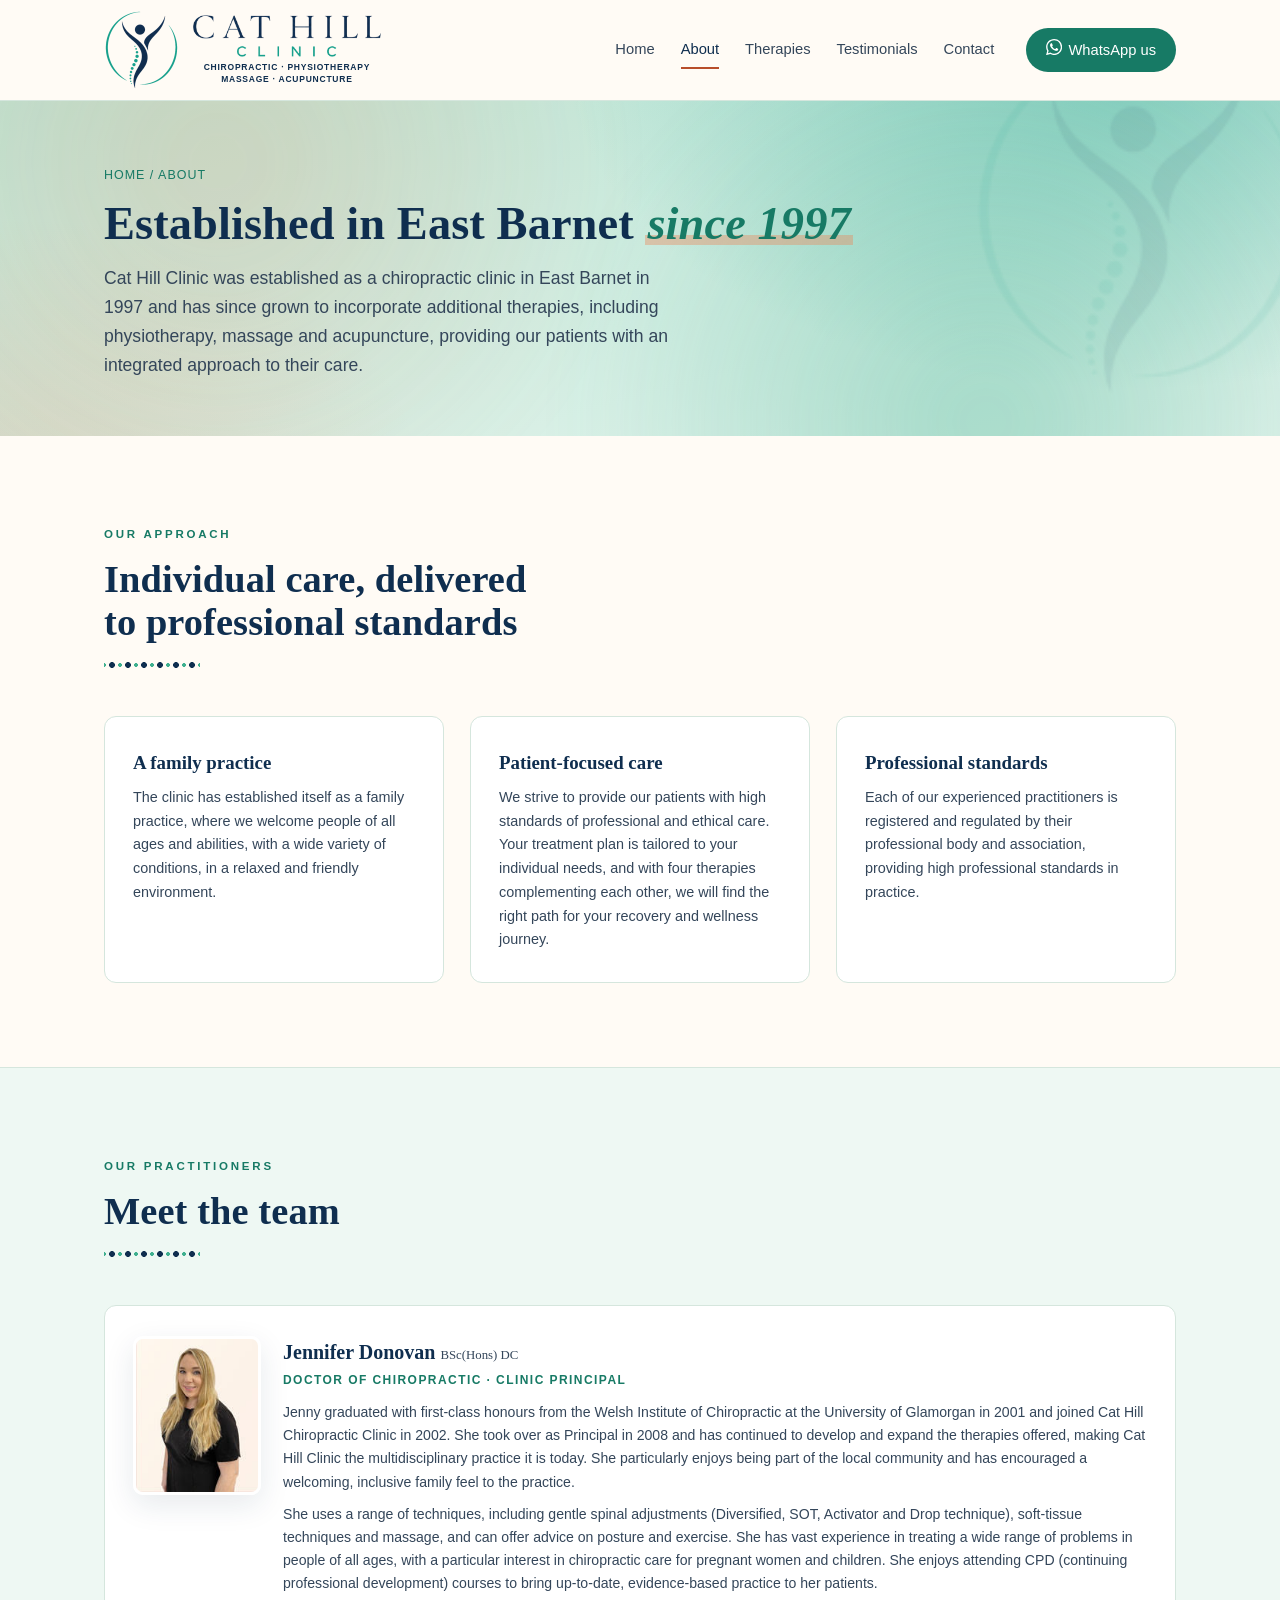
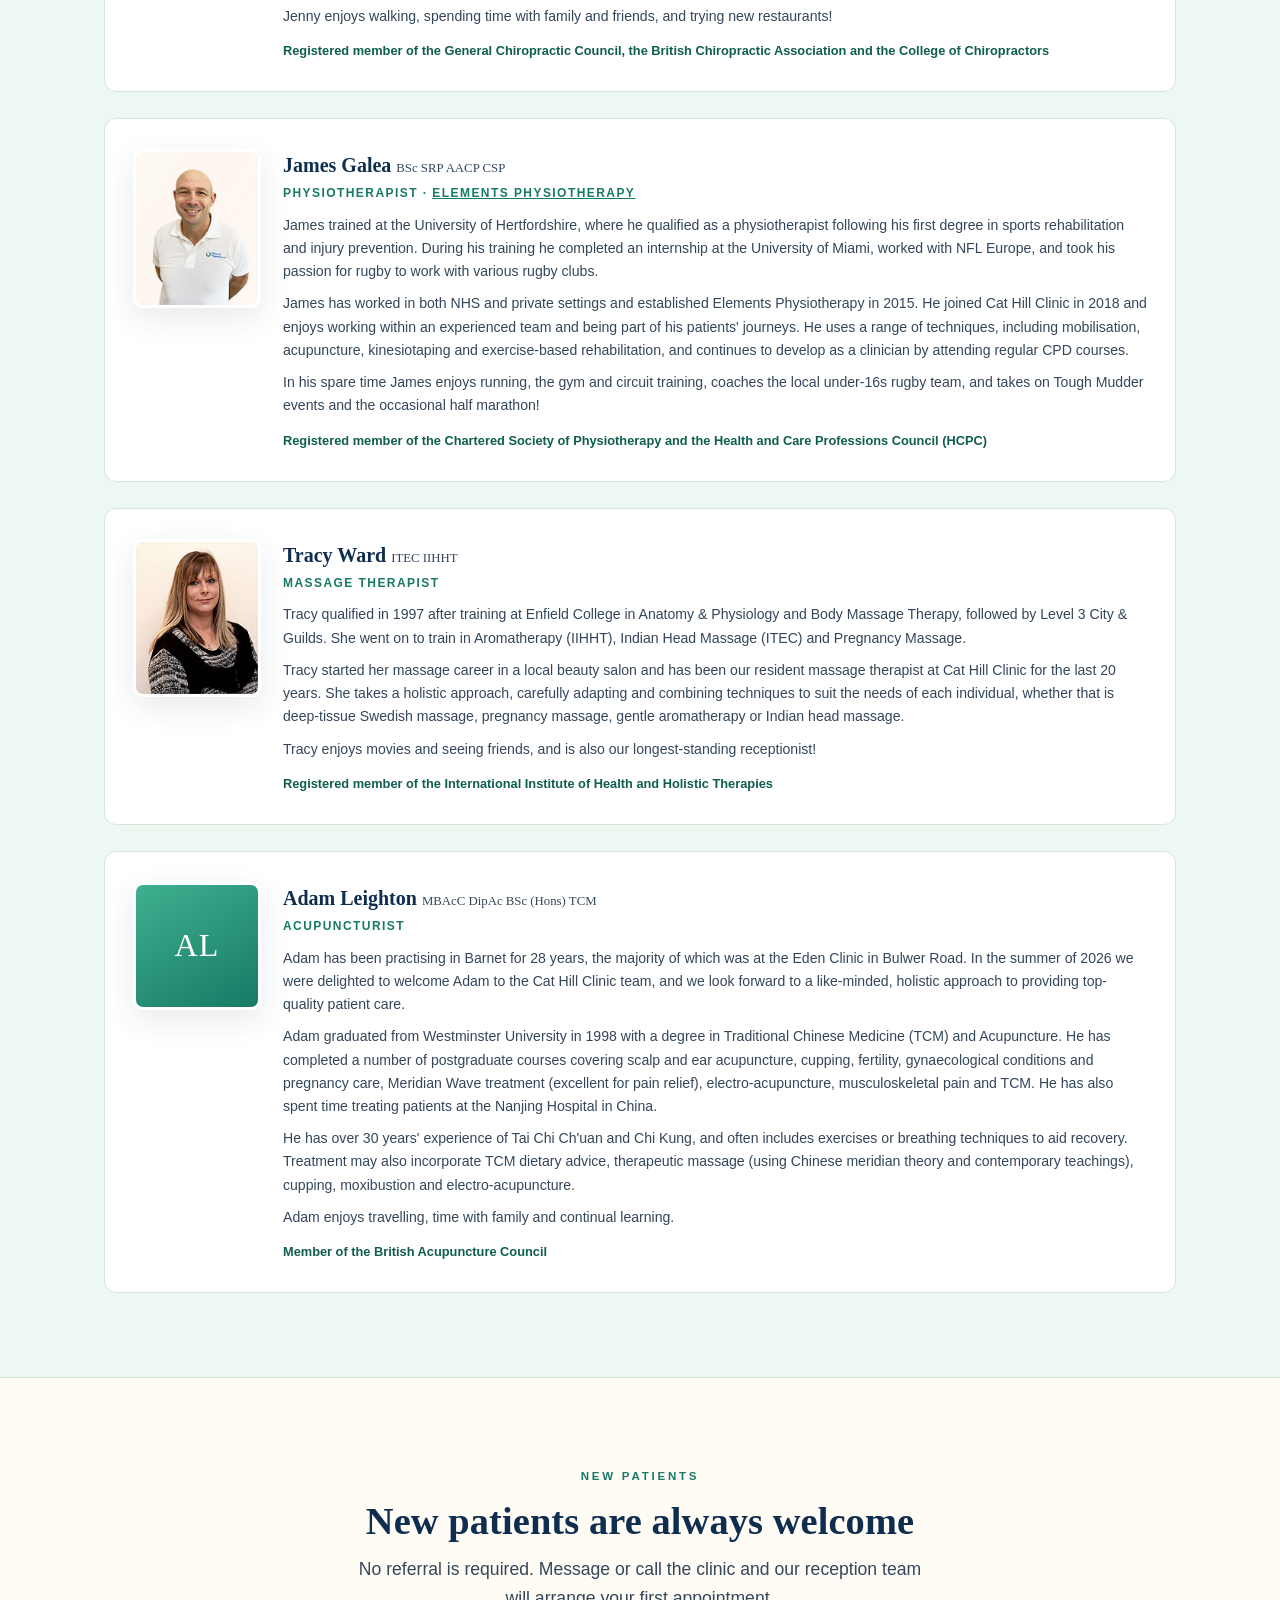
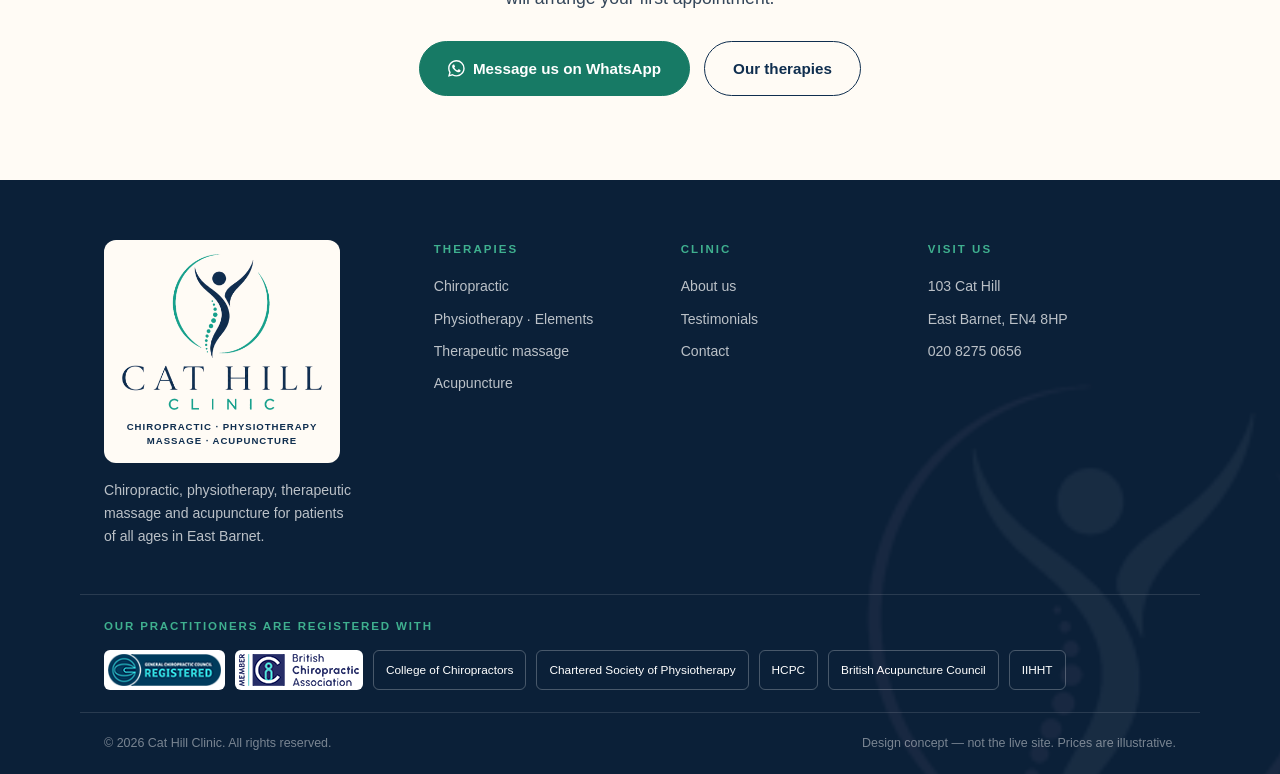
==== commit 9a2f1493: "Header logo: therapies line centred under the wordmark" ====
--- a/about.html
+++ b/about.html
@@ -16,7 +16,7 @@
 <header class="site-header" data-motion-header>
   <div class="wrap header-in">
     <a class="brand" href="index.html">
-      <img class="brand-icon" src="assets/logo-icon-v3.png" alt=""><span class="brand-text"><img class="brand-word" src="assets/logo-wordmark-v3.png" alt="Cat Hill Clinic"><span class="brand-tag" aria-hidden="true">Chiropractic · Physiotherapy · Massage · Acupuncture</span></span>
+      <img class="brand-icon" src="assets/logo-icon-v3.png" alt=""><span class="brand-text"><img class="brand-word" src="assets/logo-wordmark-v3.png" alt="Cat Hill Clinic"><span class="brand-tag" aria-hidden="true"><span>Chiropractic · Physiotherapy</span><span>Massage · Acupuncture</span></span></span>
     </a>
     <nav class="main-nav" id="nav" aria-label="Main navigation">
       <a href="index.html">Home</a>
--- a/css/style.css
+++ b/css/style.css
@@ -1363,3 +1363,9 @@
   .hero-logo .logo-tag .lt-sep { display: none; }
   .hero-logo .logo-tag > span { display: block; }
 }
+/* header: therapies line centred under the wordmark, in two balanced lines */
+.brand-text { align-items: center; gap: 5px; }
+.brand .brand-word { height: 42px; }
+.brand-tag { font-size: 8.5px; letter-spacing: 0.09em; line-height: 1.4; text-align: center; }
+.brand-tag > span { display: block; }
+.site-header.is-scrolled .brand-word { height: 34px; }
